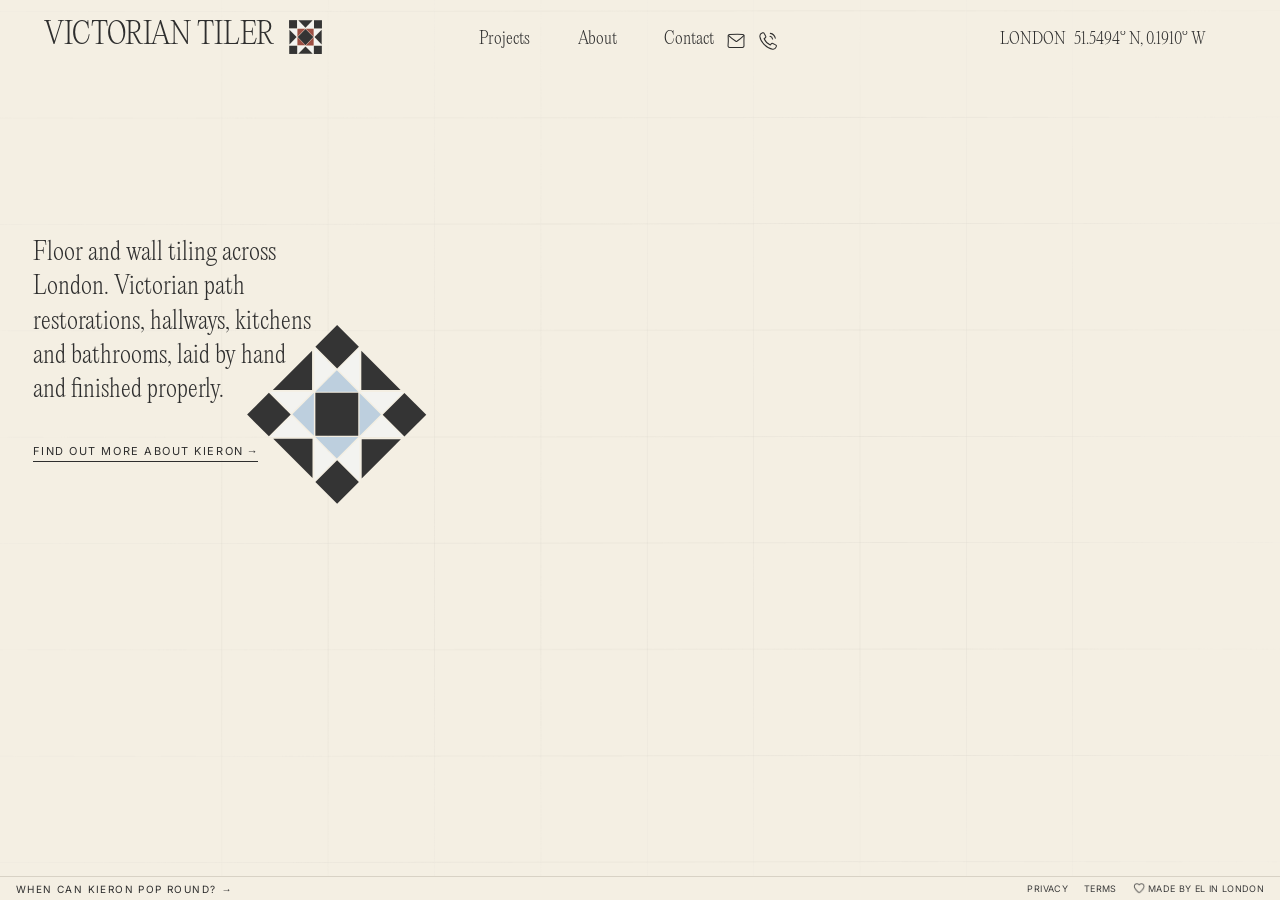
==== index.html @ 70a87804 "Projects always load in full: longer wait and a retry for the sheet, then the last saved copy, then " ====
<!doctype html>
<html lang="en-GB">
<head>
<meta charset="utf-8">
<meta name="color-scheme" content="only light">
<meta name="viewport" content="width=device-width, initial-scale=1, viewport-fit=cover">
<meta name="description" content="Victorian Tiler: floor and wall tiling across London, from Victorian path restorations to kitchens and bathrooms.">
<title>Victorian Tiler</title>
<link rel="icon" type="image/svg+xml" href="img/brand-tile.svg">
<link rel="preload" href="fonts/PPEditorialNew-Ultralight.otf" as="font" type="font/otf" crossorigin>
<link rel="stylesheet" href="css/site.css?v=202611232145">
<script src="js/config.js?v=202611232145"></script>
</head>
<body data-page="home" class="is-loading">
<div class="wrap">
  <header>
    <a class="brand" href="index.html"><span data-roll data-d="0.15">Victorian Tiler</span><img class="brand-tile" src="img/brand-tile.svg" alt=""></a>
    <button class="menu-toggle" type="button" aria-expanded="false" aria-controls="site-nav" aria-label="Menu"><svg class="waves" viewBox="0 0 38 27" aria-hidden="true"><path class="w1" d="M.95 11.66C6.65 8.26 12.56 15.06 19.21 11.66 25.86 8.26 29.88 8.49 37.05 10.44"/><path class="w2" d="M1 18.64C6.68 13.94 12.58 23.35 19.21 18.64 25.84 13.94 29.85 14.26 37 16.96"/><path class="w3" d="M1 25.19C6.68 22.36 12.58 28.01 19.21 25.19 25.84 22.36 29.85 22.55 37 24.18"/></svg><svg class="x" viewBox="0 0 38 27" aria-hidden="true"><path d="M5 3.5C10.5 7.6 14.3 10.2 19.1 13.6 24.3 17.3 28.4 20.4 33.2 24"/><path d="M33.4 3.2C28.6 6.9 24.6 10.1 19.2 13.7 14.1 17.1 9.6 20.6 4.8 24.2"/></svg></button>
    <nav aria-label="Main" id="site-nav">
      <a class="nav-link" href="projects.html" data-page="projects" data-roll data-d="0.5">Projects</a>
      <a class="nav-link" href="about.html" data-page="about" data-roll data-d="0.55">About</a>
      <span class="nav-contact">
      <a class="nav-link" href="contact.html" data-page="contact" data-roll data-d="0.65">Contact</a>
      <a class="nav-phone nav-mail" href="mailto:Email@email.com" target="_blank" rel="noopener" aria-label="Email Kieron" title="Email Kieron"><svg viewBox="0 0 32 32" aria-hidden="true"><path class="ph-body" pathLength="1" d="M4.6 9.2c-.3-1.4.6-2.5 2-2.6 6.3-.4 12.6-.5 18.9-.2 1.4.1 2.2 1 2.1 2.4-.2 4.6-.3 9.3-.1 13.9.1 1.4-.8 2.4-2.2 2.5-6.2.3-12.5.3-18.7 0-1.4-.1-2.3-1-2.2-2.4.4-4.5.6-9.1.2-13.6Z"/><path class="ph-ring" pathLength="1" d="M5.3 8.1c3.5 3.3 6.9 6.1 10.4 8.2.5.3 1.1.3 1.6 0 3.4-2.2 6.7-4.9 9.9-8.1"/></svg></a>
      <a class="nav-phone" id="nav-phone" href="contact.html#enquiry" aria-label="Call Kieron" title="Call Kieron"><svg viewBox="0 0 32 32" aria-hidden="true"><path class="ph-body" pathLength="1" d="M7.4 4.5C5.3 5.2 3.9 7.1 4.2 9.6 5 16.9 14.5 26.8 22.6 27.8c2.5.3 4.3-1 5-2.9l.4-1.1c.3-.9-.1-1.8-1-2.2l-4.1-2.1c-.8-.4-1.7-.2-2.3.5l-1.3 1.6c-3.6-1.5-7.4-5.4-9-8.9l1.8-1.5c.7-.6.9-1.5.5-2.3L10.5 5c-.4-.8-1.3-1.2-2.2-.9l-.9.4"/><path class="ph-ring" pathLength="1" d="M19.3 4.9c3.4.6 6.4 3.4 7.2 7"/><path class="ph-ring" pathLength="1" d="M18.8 9.2c1.9.4 3.4 1.9 3.8 3.9"/></svg></a>
      </span>
      <div class="m-contact">
        <a href="mailto:Email@email.com" target="_blank" rel="noopener"><span class="m-ico"><svg viewBox="0 0 32 32" aria-hidden="true"><path class="ph-body" pathLength="1" d="M4.6 9.2c-.3-1.4.6-2.5 2-2.6 6.3-.4 12.6-.5 18.9-.2 1.4.1 2.2 1 2.1 2.4-.2 4.6-.3 9.3-.1 13.9.1 1.4-.8 2.4-2.2 2.5-6.2.3-12.5.3-18.7 0-1.4-.1-2.3-1-2.2-2.4.4-4.5.6-9.1.2-13.6Z"/><path class="ph-ring" pathLength="1" d="M5.3 8.1c3.5 3.3 6.9 6.1 10.4 8.2.5.3 1.1.3 1.6 0 3.4-2.2 6.7-4.9 9.9-8.1"/></svg></span>Email@email.com</a>
        <a class="m-phone" href="contact.html#enquiry"><span class="m-ico"><svg viewBox="0 0 32 32" aria-hidden="true"><path class="ph-body" pathLength="1" d="M7.4 4.5C5.3 5.2 3.9 7.1 4.2 9.6 5 16.9 14.5 26.8 22.6 27.8c2.5.3 4.3-1 5-2.9l.4-1.1c.3-.9-.1-1.8-1-2.2l-4.1-2.1c-.8-.4-1.7-.2-2.3.5l-1.3 1.6c-3.6-1.5-7.4-5.4-9-8.9l1.8-1.5c.7-.6.9-1.5.5-2.3L10.5 5c-.4-.8-1.3-1.2-2.2-.9l-.9.4"/><path class="ph-ring" pathLength="1" d="M19.3 4.9c3.4.6 6.4 3.4 7.2 7"/><path class="ph-ring" pathLength="1" d="M18.8 9.2c1.9.4 3.4 1.9 3.8 3.9"/></svg></span><span class="m-phone-text">Phone number</span></a>
        <a href="https://instagram.com/" target="_blank" rel="noopener"><span class="m-ico"></span>Instagram handle</a>
      </div>
    </nav>
    <div class="coords"><span data-roll data-d="0.8">London</span><span data-roll data-d="0.9">51.5494° N, 0.1910° W</span></div>
  </header>
</div>
<h1 class="vh">Victorian Tiler — floor and wall tiling in London</h1>


<div class="home-intro" id="home-intro">
  <p>Floor and wall tiling across London. Victorian path restorations, hallways, kitchens and bathrooms, laid by hand and finished properly.</p>
  <a class="text-cta" href="about.html">Find out more about Kieron</a>
</div>

<section class="stage" id="work" aria-label="Projects">
  <div class="track" id="track"></div>
</section>


<div class="detail" id="detail" role="dialog" aria-modal="true" aria-labelledby="d-title" aria-hidden="true">
  <nav class="crumbs" aria-label="Breadcrumb"><a href="index.html">Home</a><span aria-hidden="true">/</span><a href="projects.html">Projects</a><span aria-hidden="true">/</span><span id="d-crumb" aria-current="page"></span></nav>
  <button class="close" type="button" id="d-close" data-roll>Back</button>
  <a class="close next" id="d-next" href="#" data-roll hidden>Next</a>
  <div class="copy-col">
    <h3 id="d-title"><span class="line"><span id="d-l1"></span></span><span class="line"><span id="d-l2"></span></span></h3>
    <p id="d-text"></p>
    <div class="meta"><span>Type</span><a class="type-pill" id="d-type" href="projects.html" data-row></a><span>Location</span><b id="d-loc" data-row></b><span>Year</span><b id="d-year" data-row></b></div>
    <a class="text-cta detail-cta" href="contact.html#enquiry">When can Kieron pop round?</a>
  </div>
  <div class="media-col">
    <div class="stage-img" id="d-img"></div>
    <div class="thumbs" id="d-thumbs" hidden></div>
  </div>
</div>

<div class="intro" id="intro" aria-hidden="true">
  <div class="ph ph-before"></div><div class="ph ph-after"></div><div class="ph ph-before"></div><div class="ph ph-after"></div>
</div>

<footer><a class="foot-cta" href="contact.html#enquiry">When can Kieron pop round?</a><nav class="foot-links" aria-label="Legal"><a href="privacy.html">Privacy</a><a href="terms.html">Terms</a><a class="credit" href="https://www.elinlondon.com" target="_blank" rel="noopener"><img src="img/heart.png" alt="">Made by El in London</a></nav></footer>
<script src="js/site.js?v=202611232145"></script>
<div class="cursor" id="cursor" aria-hidden="true">Drag</div>

<script>
window.KT.startHome=()=>{
  document.body.classList.remove("is-loading");
  const stage=document.querySelector('.stage'), track=document.getElementById('track'), cur=document.getElementById('cursor');
  const reduce=matchMedia('(prefers-reduced-motion: reduce)').matches;
  const cards=[...document.querySelectorAll('.card')];

  /* ---- the two tiles stay put on screen: they sit where the design puts them and never scroll ---- */
  const stageEl=document.querySelector('.stage');
  const ghosts=cards.slice(0,1).map(c=>c.querySelector('.tile')).filter(Boolean);   // marker for the first tile's design position
  cards.slice(1).forEach(c=>{const t=c.querySelector('.tile');if(t)t.remove();});
  // the second tile lives in the gallery itself, just off the right edge (Figma: 292 px at 1763, 775), so it slides in with image 3
  const tileB=document.createElement('div');tileB.className='tile b in-track';tileB.setAttribute('aria-hidden','true');
  document.getElementById('track').appendChild(tileB);
  const fixedTiles=ghosts.map((g,i)=>{const t=document.createElement('div');t.className=g.className+' fixed'+(reduce?'':' pre'+(i?' hold':''));stageEl.appendChild(t);g.classList.add('ghost');return t;});
  function placeTiles(){
    const s=stageEl.getBoundingClientRect();
    fixedTiles.forEach((t,i)=>{const c=ghosts[i].closest('.card');const prev=c.style.transform;c.style.transform='none';
      const r=ghosts[i].getBoundingClientRect();c.style.transform=prev;
      const tx=(new DOMMatrixReadOnly(getComputedStyle(document.getElementById('track')).transform)).m41;
      Object.assign(t.style,{left:(r.left-s.left-tx)+'px',top:(r.top-s.top)+'px',width:r.width+'px'});});
  }
  placeTiles();addEventListener('resize',placeTiles);

  /* ---- intro text: sits between the header and the first tile; shrinks a little on short screens ---- */
  const introEl=document.getElementById('home-intro');
  /* intro copy: its first line lines up with the top of the first photo, as in Figma (text 9 design px below the photo top);
     if that would touch the header, or run off the bottom on a short screen, it moves up and shrinks to fit */
  function placeIntro(){
    if(!introEl)return;
    if(innerWidth<=820){introEl.style.top='';introEl.style.removeProperty('--intro-scale');return;}
    const hb=document.querySelector('header').getBoundingClientRect().bottom+scrollY;
    const fr=document.querySelector('#track .card .frame');
    const gp=parseFloat(getComputedStyle(document.documentElement).getPropertyValue('--gp'))||innerWidth/1728;
    const unit=Math.min(innerWidth/1728,(innerHeight-190)/600);
    const frameTop=fr?fr.getBoundingClientRect().top+scrollY:innerHeight*.3;
    introEl.style.setProperty('--intro-scale','1');
    let h=introEl.offsetHeight;const bottom=innerHeight-70,room=bottom-(hb+28);
    if(h>room){introEl.style.setProperty('--intro-scale',Math.max(.5,room/h).toFixed(3));h=introEl.offsetHeight;}
    let top=frameTop+9*unit;
    if(top+h>bottom)top=bottom-h;
    introEl.style.top=Math.max(hb+28,top)+'px';
  }
  placeIntro();addEventListener('resize',placeIntro);if(document.fonts)document.fonts.ready.then(placeIntro);

  const rollify=window.KT.rollify;
  /* ---- project line under each card: title, type, 01 / 04 ---- */
  const pad=n=>String(n).padStart(2,'0');
  cards.forEach((card,i)=>{
    const c=card.querySelector('.caption'); const txt=c.textContent.trim(); c.textContent='';
    const s=document.createElement('span');s.className='cap-title';s.textContent=txt;
    const ty=document.createElement('span');ty.className='cap-type';ty.textContent=card.dataset.type||'';
    const n=document.createElement('span');n.className='cap-num';n.textContent=pad(i+1)+' / '+pad(cards.length);
    c.append(s,ty,n);rollify(s,false);
    card.style.setProperty('--pos','37%');
  });

  /* ---- before / after sliders ---- */
  const bindSlider=window.KT.bindSlider;
  document.querySelectorAll('.card .frame').forEach(bindSlider);

  /* ---- inertial drag carousel ---- */
  let x=0,target=0,dragging=false,startX=0,startT=0,lastX=0,vel=0,lastTime=0,moved=0,downCard=null,downLink=null;
  const bounds=()=>{const max=track.scrollWidth-stage.clientWidth+40;return [-Math.max(0,max),0]};
  stage.addEventListener('pointerdown',e=>{
    if(window.KT.sliding||e.button!==0||document.body.classList.contains('is-intro'))return;
    dragging=true;moved=0;startX=e.clientX;startT=target;lastX=e.clientX;lastTime=performance.now();vel=0;
    downCard=e.target.closest('.frame')?e.target.closest('.card'):null;
    downLink=e.target.closest('.view-all');
    stage.setPointerCapture(e.pointerId);cur.classList.add('down');
  });
  stage.addEventListener('pointermove',e=>{
    if(!dragging)return;
    const now=performance.now(),dx=e.clientX-lastX;vel=dx/Math.max(1,now-lastTime);lastX=e.clientX;lastTime=now;
    moved=Math.max(moved,Math.abs(e.clientX-startX));
    const [mn,mx]=bounds();let t=startT+(e.clientX-startX);
    if(t>mx)t=mx+(t-mx)*.35; if(t<mn)t=mn+(t-mn)*.35;
    target=t;
  });
  const release=()=>{if(!dragging)return;dragging=false;cur.classList.remove('down');
    const [mn,mx]=bounds();
    if(moved<6&&downLink){location.href=downLink.href;return}
    if(moved<6&&downCard){target=Math.max(mn,Math.min(mx,target));openCard(downCard);return}
    target=Math.max(mn,Math.min(mx,target+vel*420));};
  stage.addEventListener('pointerup',release);stage.addEventListener('pointercancel',()=>{dragging=false;cur.classList.remove('down')});
  /* mouse wheel / trackpad anywhere on the page moves the gallery sideways */
  addEventListener('wheel',e=>{
    if(window.KT.detail.isOpen()||document.body.classList.contains('is-intro'))return;
    if(e.ctrlKey)return; // pinch-zoom
    e.preventDefault();
    const unit=e.deltaMode===1?32:e.deltaMode===2?innerHeight:1;
    const d=(Math.abs(e.deltaX)>Math.abs(e.deltaY)?e.deltaX:e.deltaY)*unit;
    const [mn,mx]=bounds();target=Math.max(mn,Math.min(mx,target-d*1.1));
  },{passive:false});
  addEventListener('resize',()=>{const [mn,mx]=bounds();target=Math.max(mn,Math.min(mx,target))});
  cards.forEach(c=>{c.querySelector('.frame').tabIndex=0;c.querySelector('.frame').addEventListener('keydown',e=>{if(e.key==='Enter'&&e.target===e.currentTarget)openCard(c)})});

  /* ---- cursor ---- */
  let mx=innerWidth/2,my=innerHeight/2,cx=mx,cy=my;
  stage.addEventListener('pointerenter',()=>cur.classList.add('on'));
  stage.addEventListener('pointerleave',()=>cur.classList.remove('on'));
  addEventListener('pointermove',e=>{mx=e.clientX;my=e.clientY;
    const overFrame=e.target.closest&&e.target.closest('.card .frame, .view-all');cur.textContent=overFrame?'View':'Drag';});

  const homeIntro=document.getElementById('home-intro');
  const photoFrames=[...document.querySelectorAll('.card .frame')];let lastPX=0;
  function tick(){
    // second tile: rides in with the gallery, then stops at its design spot (Figma 1478 px from the left) and stays
    { const gp=cards[0].offsetWidth/729.5, stopX=1478*gp, here=tileB.offsetLeft+x;
      tileB.style.transform=here<stopX?`translateX(${(stopX-here).toFixed(1)}px)`:''; }
    x+=(target-x)*(reduce?1:.075);
    track.style.transform=`translate3d(${x.toFixed(2)}px,0,0)`;
    if(homeIntro&&innerWidth>820){const o=Math.max(0,Math.min(1,1+x/260));homeIntro.style.opacity=o.toFixed(3);homeIntro.style.pointerEvents=o<.2?'none':'';}
    // while the gallery moves, photos glide inside their frames; the tiles only nudge a few pixels and settle
    const nudge=Math.max(-6,Math.min(6,(x-target)*.035));
    if(Math.abs(nudge)>.02||fixedTiles.moving){[...fixedTiles,tileB].forEach((el,i)=>{const k=i?.7:1;
      el.style.translate=(nudge*k).toFixed(2)+'px 0';el.style.rotate=(nudge*k*.18).toFixed(2)+'deg';});
      fixedTiles.moving=Math.abs(nudge)>.02;}
    if(Math.abs(x-lastPX)>.05||!lastPX){lastPX=x;const mid=innerWidth/2;
      photoFrames.forEach(f=>{const r=f.getBoundingClientRect();const d=(r.left+r.width/2-mid)/innerWidth;
        const off=Math.max(-5,Math.min(5,-d*7));f.querySelectorAll('.ph').forEach(p=>p.style.translate=off.toFixed(2)+'% 0');});}
    cx+=(mx-cx)*.14;cy+=(my-cy)*.14;cur.style.transform=`translate(${cx}px,${cy}px)`;
    requestAnimationFrame(tick);
  }
  tick();

  /* ---- intro: photos wipe through a small frame, then the cards unfold ---- */
  const intro=document.getElementById('intro');
  function unfold(){
    const first=cards[0];
    cards.forEach((c,i)=>{c.style.zIndex=String(cards.length-i);
      if(i){c.style.transform=`translateX(${first.offsetLeft-c.offsetLeft}px)`;c.classList.add('sliding');}});
    document.body.classList.remove('is-intro');
    cards.forEach((c,i)=>{ if(!i)return; c.style.opacity='0'; });
    requestAnimationFrame(()=>requestAnimationFrame(()=>{
      cards.forEach((c,i)=>{ if(!i)return;
        c.classList.add('unfold');c.style.transitionDelay=(i*0.11)+'s';
        c.style.transform='';c.style.opacity='1';
        const done=e=>{if(e.propertyName!=='transform')return;c.removeEventListener('transitionend',done);c.classList.remove('unfold','sliding');c.style.transitionDelay='';c.style.zIndex=''};c.addEventListener('transitionend',done);
      });
    }));
  }
  function runIntro(){
    if(reduce){intro.remove();return}
    document.body.classList.add('is-intro');
    const tiles=fixedTiles;
    tiles.forEach((t,i)=>{t.classList.add('pre');if(i)t.classList.add('hold')});
    // 1. the first tile turns in exactly where it lives in the design
    requestAnimationFrame(()=>requestAnimationFrame(()=>tiles[0]&&tiles[0].classList.remove('pre')));
    // 2. the photo appears small in the middle of the screen; before/after wipe upward through it while it grows
    const r=cards[0].querySelector('.frame').getBoundingClientRect();
    Object.assign(intro.style,{left:r.left+'px',top:r.top+'px',width:r.width+'px'});
    const dx=innerWidth/2-(r.left+r.width/2), dy=innerHeight/2-(r.top+r.height/2);
    const at=s=>`translate(${dx.toFixed(1)}px,${dy.toFixed(1)}px) scale(${s})`;
    intro.style.transition='none';intro.style.transform=at(.24);intro.getBoundingClientRect();
    const slides=[...intro.querySelectorAll('.ph')];
    slides[0].style.clipPath='inset(0 0 0 0)';
    const F=1200;
    setTimeout(()=>{intro.style.transition='opacity .7s var(--ease-out),transform 2.8s var(--ease-io)';intro.style.opacity='1';intro.style.transform=at(.5);},F);
    slides.slice(1).forEach((s,i)=>setTimeout(()=>s.classList.add('show'),F+500+i*700));
    // then it glides into its place in the row
    const flyAt=F+2900;
    setTimeout(()=>{intro.style.transition='transform 1.25s var(--ease-io)';intro.style.transform='none';},flyAt);
    // 3. the other projects slide out from behind it
    const doneAt=flyAt+1300;
    setTimeout(()=>{
      unfold();intro.classList.add('gone');setTimeout(()=>intro.remove(),350);
    },doneAt);
    const skip=()=>{if(!intro.isConnected)return;intro.remove();document.body.classList.remove('is-intro');
      tiles.forEach(t=>t.classList.remove('pre','hold'));cards.forEach(c=>{c.style.opacity='';c.style.transform=''})};
    intro.addEventListener('click',skip);
  }
  runIntro();

  /* ---- project view (js/detail.js, shared with the projects page) ---- */
  function openCard(card){const K=window.KT;K.detail.open(K.projectForCard(card),card.querySelector('.frame'),{list:K.allProjects||K.homeProjects});}

};
</script>
<script src="js/sheet.js?v=202611232145"></script>
<script src="js/detail.js?v=202611232145"></script>
<script src="js/projects.js?v=202611232145"></script>
</body>
</html>
---- css/site.css ----
*,*::before,*::after{box-sizing:border-box}body{margin:0}img{max-width:100%}[hidden]{display:none!important}
@font-face{font-family:"Inter";src:url("../fonts/inter-latin-400-normal.woff2") format("woff2");font-weight:400;font-style:normal;font-display:swap}
@font-face{font-family:"Inter";src:url("../fonts/inter-latin-500-normal.woff2") format("woff2");font-weight:500 700;font-style:normal;font-display:swap}
@font-face{font-family:"PP Editorial New";src:url("../fonts/PPEditorialNew-Ultralight.otf") format("opentype");font-weight:200;font-style:normal;font-display:block}
@font-face{font-family:"PP Editorial New";src:url("../fonts/PPEditorialNew-UltralightItalic.otf") format("opentype");font-weight:200;font-style:italic;font-display:swap}
@font-face{font-family:"PP Editorial New";src:url("../fonts/PPEditorialNew-Ultrabold.otf") format("opentype");font-weight:800;font-style:normal;font-display:swap}
/* Layout: cream architectural grid, editorial top bar, one draggable row of project cards with before/after sliders, quiet about + contact below. */
:root{
  --linen:#F4EFE3;
  --grid:rgba(60,45,30,.055);
  --ink:#2E2E2E;
  --ink-soft:#2E2E2E;
  --muted:#7A736A;
  --terracotta:#8B261D;
  --tile-frame:#1E1B19;
  --card-shadow:rgba(40,25,10,.28);
  --line:#D8D2C5;
  --serif:"PP Editorial New","Cormorant Garamond",Georgia,"Times New Roman",serif;
  --sans:"Inter","Helvetica Neue",Helvetica,Arial,sans-serif;
  --ease:cubic-bezier(.25,1,.5,1);
  color-scheme:only light;
}

*{box-sizing:border-box}
html{scroll-behavior:smooth}
body{
  background:var(--linen);color:var(--ink);font-family:var(--serif);font-weight:200;
  background-image:url("../img/lines-bg.png");
  background-size:cover;background-position:center top;background-attachment:fixed;background-repeat:no-repeat;
  overflow-x:hidden;-webkit-font-smoothing:antialiased;
}
/* Design unit: 1 Figma px of the 1728 x 1117 HOMEPAGE frame, scaled by whichever of width or height is tighter */
:root{--dp:min(100vw / 1728, 100vh / 1117);
  --w:calc(100vw / 1728);                                          /* header: follows the screen width only */
  --gp:min(calc(100vw / 1728), calc((100vh - 190px) / 600))  /* gallery: as large as the width allows, while the cards and captions still fit the height */
}
.wrap{padding-left:max(16px,env(safe-area-inset-left,0px),calc(60 * var(--w)));padding-right:max(16px,env(safe-area-inset-right,0px),calc(89 * var(--w)))}
a{color:inherit;text-decoration:none}
a:focus-visible,button:focus-visible,.handle:focus-visible{outline:1.5px solid var(--terracotta);outline-offset:4px}

/* Header */
header{display:grid;grid-template-columns:1fr auto 1fr;align-items:baseline;gap:24px;padding-block:max(16px,calc(26 * var(--w))) 0;position:relative;z-index:5}
.brand{font-size:max(28px,calc(40 * var(--w)));white-space:nowrap;line-height:1.2;letter-spacing:-.005em;font-weight:200;margin:0;text-transform:uppercase;display:inline-flex;align-items:center;gap:.5em;justify-self:start}
.brand-tile{width:1.125em;height:1.125em;flex:none;transition:transform 1.6s var(--ease-out)}
.brand:hover .brand-tile{transform:rotate(90deg)}
nav{display:flex;align-items:baseline;gap:max(18px,calc(64 * var(--w)));font-size:max(17px,calc(22 * var(--w)));white-space:nowrap;padding-top:0}
nav a{position:relative;color:var(--ink)}
nav a::after{content:"";position:absolute;left:0;right:0;bottom:-2px;height:1px;background:currentColor;transform:scaleX(0);transform-origin:right;transition:transform .6s var(--ease)}
nav a:hover::after{transform:scaleX(1);transform-origin:left}
.coords{justify-self:end;font-size:max(15px,calc(22 * var(--w)));white-space:nowrap;text-transform:uppercase;font-variant-numeric:tabular-nums}
.coords>span{margin-right:.5em}

/* reveal: starts visible-ish, settles in */
.rv{display:inline-block;overflow:hidden;vertical-align:bottom}
.rv>span{display:inline-block;animation:rise 1.1s var(--ease) both}
@keyframes rise{from{transform:translateY(60%);opacity:.15}to{transform:none;opacity:1}}

/* Gallery */
.stage{position:absolute;top:0;left:0;right:0;height:100vh;box-sizing:border-box;padding-block:max(130px,min(310 * var(--gp), 100vh - 44px - 600 * var(--gp))) 0;overflow:hidden;cursor:none}   /* cards start 310 design px from the top */
.track{display:flex;gap:calc(36.6 * var(--gp));padding-left:calc(485 * var(--gp));width:max-content;will-change:transform;touch-action:pan-y}
.card{position:relative;flex:0 0 auto;width:calc(729.5 * var(--gp));container-type:inline-size;animation:up 1.2s var(--ease) both}
.card:nth-child(2){animation-delay:.12s}.card:nth-child(3){animation-delay:.24s}.card:nth-child(4){animation-delay:.36s}
@keyframes up{from{transform:translateY(28px);opacity:.2}to{transform:none;opacity:1}}
.frame{position:relative;aspect-ratio:730/541;max-width:100%;overflow:hidden;background:#111;
  box-shadow:0 22px 40px -18px var(--card-shadow),0 2px 6px rgba(0,0,0,.18);
  transition:transform .7s var(--ease),box-shadow .7s var(--ease);transform-style:preserve-3d}
.card:hover .frame{box-shadow:0 34px 60px -22px var(--card-shadow),0 2px 6px rgba(0,0,0,.18)}
.frame .ph{position:absolute;inset:0 -6%;background-size:cover;background-position:center;pointer-events:none}   /* a little wider than the frame so the photo can glide inside it */
.before{position:absolute;inset:0;clip-path:inset(0 calc(100% - var(--pos,37%)) 0 0)}
.divider{position:absolute;top:0;bottom:0;left:var(--pos,37%);width:1.6px;margin-left:-.8px;background:#fff;pointer-events:none}
.labels{position:absolute;left:0;right:0;top:-4px;transform:translateY(-100%);display:flex;justify-content:space-between;font-size:max(9px,calc(10 * var(--gp)));letter-spacing:.22em;text-transform:uppercase;color:var(--ink);pointer-events:none}
.labels span:last-child{position:absolute;left:calc(var(--pos,37%) + .9em);transition:left .12s linear}
.labels span:first-child{max-width:calc(var(--pos,37%) - 1em);overflow:hidden}
.handle{position:absolute;top:50%;left:var(--pos,37%);width:46px;height:46px;margin:-23px 0 0 -23px;border-radius:50%;
  border:2px solid #fff;background:transparent;cursor:ew-resize;padding:0;transition:transform .5s var(--ease)}
.handle:hover{transform:scale(1.12)}
.caption{margin-top:calc(11 * var(--gp));font-size:max(12px,calc(15 * var(--gp)));text-transform:uppercase;color:var(--ink-soft);display:flex;align-items:baseline;gap:1.1em}
.cap-type{font-family:var(--sans);font-size:max(9px,calc(10 * var(--gp)));letter-spacing:.14em;color:var(--muted)}
.cap-type:empty{display:none}
.cap-num{margin-left:auto;font-family:var(--sans);font-size:max(9px,calc(10 * var(--gp)));letter-spacing:.14em;color:var(--muted);font-variant-numeric:tabular-nums}

/* geometric tiles (Figma: Group 11 / Group 13) */
.tile{position:absolute;z-index:-1;pointer-events:none;background:center/contain no-repeat;transition:transform 1.2s var(--ease)}
.tile{background-image:url("../img/geometric-tile.svg");width:33.31cqw;aspect-ratio:243/242}
.tile.a{left:-20.7cqw;top:17.55cqw}
.tile.b{left:31.12cqw;top:63.33cqw;width:40.03cqw}   /* Figma: 292 px tile at 1478, 772 */


/* cursor */
.cursor{position:fixed;left:0;top:0;width:64px;height:64px;margin:-32px 0 0 -32px;border-radius:50%;border:1px solid var(--ink);
  pointer-events:none;z-index:50;display:grid;place-items:center;font-family:var(--sans);font-size:9.5px;letter-spacing:.16em;text-transform:uppercase;color:var(--ink);
  opacity:0;transition:opacity .4s var(--ease),width .5s var(--ease),height .5s var(--ease),margin .5s var(--ease),background .4s;mix-blend-mode:normal}
.cursor.on{opacity:1}
.cursor.down{width:44px;height:44px;margin:-22px 0 0 -22px}
.cursor.slide{width:18px;height:18px;margin:-9px 0 0 -9px;background:var(--ink);color:transparent}

/* About / contact */
.info{display:grid;grid-template-columns:repeat(12,minmax(0,1fr));gap:24px;padding-block:40px 120px;border-top:1px solid var(--line);margin-inline:max(16px,env(safe-area-inset-left,0px))}
.info h2{grid-column:1/4;font-weight:200;font-size:clamp(22px,1.8vw,28px);margin:0;text-transform:uppercase}
.info .body{grid-column:4/10;font-size:clamp(22px,2vw,32px);line-height:1.25;margin:0;max-width:30ch;text-wrap:balance;min-width:0}
.info .side{grid-column:10/13;font-family:var(--sans);font-size:13px;line-height:1.7;color:var(--ink-soft);min-width:0}
.info .side b{display:block;font-weight:500;font-size:11px;letter-spacing:.14em;text-transform:uppercase;color:var(--muted);margin-top:14px}
.info .side b:first-child{margin-top:0}
.accent{color:var(--terracotta)}
.copy{font:inherit;background:none;border:0;padding:0;color:var(--terracotta);cursor:pointer;border-bottom:1px solid currentColor}

footer{position:fixed;left:0;right:0;bottom:0;z-index:6;border-top:1px solid var(--line);background:var(--linen);
  padding:5px max(16px,env(safe-area-inset-right,0px)) calc(5px + env(safe-area-inset-bottom,0px)) max(16px,env(safe-area-inset-left,0px));
  display:flex;justify-content:flex-end;font-family:var(--sans);font-size:9px;letter-spacing:.04em;text-transform:uppercase;color:#3B3B3B}
footer span{display:flex;align-items:center;gap:2px}
footer img{width:13px;height:13px}

@media (max-width:820px){
  header{grid-template-columns:1fr;gap:10px}
  nav{flex-wrap:wrap;gap:6px 18px;order:3}
  .coords{justify-self:start;padding-top:0;order:2;font-size:15px}
  .stage{position:relative;height:auto;cursor:auto;padding-block:70px 100px}
  .track{padding-left:6vw;gap:16px}
  .card{width:min(82vw,520px)}
  .info{grid-template-columns:1fr}
  .info h2,.info .body,.info .side{grid-column:1/-1}
  .cursor{display:none}
}
@media (prefers-reduced-motion:reduce){
  *,*::before,*::after{animation:none!important;transition:none!important}
}

/* ---------- slow micro-motion ---------- */
:root{--slow:1.1s;--ease-out:cubic-bezier(.22,1,.36,1);--ease-io:cubic-bezier(.65,0,.35,1)}

/* text roll (hover) + roll-in (load) */
.roll{display:inline-block;position:relative;overflow:hidden;vertical-align:top;line-height:1.12;padding-bottom:.04em}
.roll>span{display:block;transition:transform .85s var(--ease-out)}
.roll>span+span{position:absolute;left:0;top:calc(100% + .2em)}
a:not(.nav-link):hover>.roll>span,button:hover>.roll>span,.card:hover .caption .roll>span{transform:translateY(calc(-100% - .2em))}
.roll.in>span:first-child{animation:rollin 1.3s var(--ease-out) backwards;animation-delay:var(--d,0s)}
@keyframes rollin{from{transform:translateY(110%)}}
nav a::after{display:none}

/* cards: slow lift + gentle zoom */
.card{animation:none}
.frame{transition:transform 1.2s var(--ease-out),box-shadow 1.2s var(--ease-out)}
.card:hover .frame{transform:translateY(-8px)}
.frame .ph{transition:transform 2.4s var(--ease-out)}
.card:hover .frame .ph{transform:scale(1.035)}
.card.unfold{transition:transform 1.25s var(--ease-io),opacity .5s ease}
.is-intro .card>:not(.tile){opacity:0}
.is-intro .card:not(:first-child){opacity:0}
.caption{overflow:hidden}

/* drifting tiles */
.stage .tile{transform:none;animation:none;transition:opacity 1.2s ease,transform 1.9s var(--ease-out)}
.tile.ghost{visibility:hidden}
.stage>.tile.fixed{z-index:0}
.track{position:relative;z-index:1}
.stage .tile.pre{opacity:0;transform:translateX(calc(140 * var(--gp)))}   /* first tile: fades in while gliding a short way, then lands */
.stage .tile.pre.hold{transform:none}                                /* later tiles: just fade in where they are */
.tile.a{--r:0deg}
.tile.b{--r:0deg;animation-duration:13s;animation-delay:-4s}
@keyframes drift{0%,100%{transform:rotate(var(--r)) translate(0,0)}50%{transform:rotate(calc(var(--r) - 2deg)) translate(-5px,-7px)}}

/* intro: the photo frame rises and grows in the first card's own place */
.intro{position:fixed;z-index:40;overflow:hidden;background:#111;aspect-ratio:730/541;transform-origin:50% 60%;
  box-shadow:0 18px 34px -16px var(--card-shadow);opacity:0;transform:translateY(7vh) scale(.26);
  transition:opacity .7s var(--ease-out),transform 2.7s var(--ease-io)}
.intro.up{opacity:1;transform:none}
.intro .ph{position:absolute;inset:0;background-size:cover;background-position:center;clip-path:inset(100% 0 0 0)}
.intro .ph.show{animation:wipe .8s var(--ease-io) forwards}
@keyframes wipe{to{clip-path:inset(0 0 0 0)}}
.intro.gone{opacity:0;transition:opacity .3s ease}

/* project view */
.detail{position:fixed;inset:0;z-index:30;background:var(--linen);
  background-image:inherit;display:grid;grid-template-columns:minmax(0,1fr) minmax(0,1.55fr);gap:clamp(24px,4vw,72px);align-items:center;
  padding:max(96px,calc(env(safe-area-inset-top,0px) + 96px)) max(24px,env(safe-area-inset-right,0px)) 72px max(24px,env(safe-area-inset-left,0px));
  opacity:0;pointer-events:none;transition:opacity .9s var(--ease-out)}
.detail.open{opacity:1;pointer-events:auto}
.detail{overflow-y:auto;overscroll-behavior:contain;-webkit-overflow-scrolling:touch;padding-bottom:max(60px,calc(80 * var(--w)))}
.detail .copy-col{display:flex;flex-direction:column;gap:22px;min-width:0;padding-left:clamp(0px,3vw,48px)}
.detail h3{margin:0;font-weight:200;font-size:clamp(52px,7.4vw,128px);line-height:.92;letter-spacing:-.02em;text-transform:none}
.detail h3 .line{display:block;overflow:hidden;padding-bottom:.06em}
.detail h3 .line>span{display:block;transform:translateY(110%);transition:transform 1.3s var(--ease-out)}
.detail.open h3 .line>span{transform:none}
.detail.open h3 .line:nth-child(2)>span{transition-delay:.12s}
.detail p{margin:0;max-width:34ch;font-size:clamp(18px,1.5vw,22px);line-height:1.3;color:var(--ink-soft);opacity:0;transform:translateY(14px);transition:opacity 1s ease .45s,transform 1.2s var(--ease-out) .45s}
.detail .meta{display:grid;grid-template-columns:auto auto;justify-content:start;gap:4px 28px;font-family:var(--sans);font-size:11px;letter-spacing:.12em;text-transform:uppercase;color:var(--muted);opacity:0;transition:opacity 1s ease .6s}
.detail .meta b{font-weight:500;color:var(--ink)}
.detail.open p{opacity:1;transform:none}
.detail.open .meta{opacity:1}
.detail .stage-img{position:relative;width:100%;transform-origin:0 0}
.detail .stage-img .frame{width:100%}
.detail .stage-img.flip{transition:transform 1.15s var(--ease-io)}
.detail .close{position:absolute;top:max(30px,calc(env(safe-area-inset-top,0px) + 30px));right:max(24px,env(safe-area-inset-right,0px));
  font:inherit;font-size:clamp(17px,1.45vw,23px);background:none;border:0;color:var(--ink);cursor:pointer;padding:0}
.detail .back-note{position:absolute;left:max(24px,env(safe-area-inset-left,0px));top:max(36px,calc(env(safe-area-inset-top,0px) + 36px));font-family:var(--sans);font-size:11px;letter-spacing:.14em;text-transform:uppercase;color:var(--muted)}
@media (max-width:820px){
  .detail{grid-template-columns:1fr;align-content:start;overflow-y:auto;padding-top:max(84px,calc(env(safe-area-inset-top,0px) + 84px))}
  .detail .stage-img{order:-1}
  .detail .copy-col{padding-left:0}
}
@media (prefers-reduced-motion:reduce){.intro{display:none}.is-intro .card,.is-intro .card>*{opacity:1}}

/* ---------- navigation: hand-drawn underline ---------- */
.nav-link{position:relative;display:inline-block}
.scribble{position:absolute;left:-7%;width:114%;bottom:-.38em;height:.55em;overflow:visible;pointer-events:none}
.scribble path{fill:none;stroke:currentColor;stroke-width:1.5;stroke-linecap:round;stroke-linejoin:round;
  stroke-dasharray:1 1.2;stroke-dashoffset:1.05;transition:stroke-dashoffset .95s cubic-bezier(.65,0,.35,1)}
.nav-link:hover .scribble path,.nav-link:focus-visible .scribble path,.nav-link.is-active .scribble path{stroke-dashoffset:0}
.nav-link:focus-visible{outline:none}
.header-still .nav-link[aria-current] .scribble path{transition:none}
.brand:focus-visible{outline:1.5px solid var(--terracotta);outline-offset:6px}
.brand:hover .brand-tile{transform:rotate(90deg)}

/* page-to-page fade */
body>main,body>.stage{transition:opacity .6s var(--ease-out),transform .6s var(--ease-out)}
body.is-leaving>main,body.is-leaving>.stage{opacity:0;transform:translateY(-10px)}

.vh{position:absolute!important;width:1px;height:1px;overflow:hidden;clip:rect(0 0 0 0);white-space:nowrap}

/* ---------- About / Contact pages (Figma frames ABOUT, CONTACT at 1728 wide) ---------- */
.page{position:absolute;top:0;left:0;right:0;height:max(100vh, calc(1117 * var(--w)) + 40px);z-index:0;overflow:hidden;pointer-events:none}   /* as tall as the Figma frame at this width, so it scrolls on short screens */
.page>*{pointer-events:auto}
.page-title{position:absolute;left:16.15vw;top:24.36vw;margin:0;font-weight:200;text-transform:uppercase;line-height:1.02;letter-spacing:-.01em}
.page-title .line{display:block;overflow:hidden;padding-bottom:.04em}
.page-title .line>span{display:block;animation:lineup 1.4s var(--ease-out) backwards}
.page-title .line:nth-child(1)>span{font-size:6.94vw;animation-delay:.25s}
.page-title .line:nth-child(2)>span{font-size:6.37vw;animation-delay:.38s}
@keyframes lineup{from{transform:translateY(105%)}}
.page-lede{position:absolute;left:30.27vw;top:41.44vw;width:25.8vw;margin:0;font-size:2.315vw;line-height:1.5;animation:fadeup 1.3s var(--ease-out) .6s backwards}
@keyframes fadeup{from{opacity:0;transform:translateY(18px)}}
.page-tile{position:absolute;pointer-events:none;animation:drift 16s ease-in-out infinite}
.about-tile{right:0;top:18.23vw;width:15.4vw;aspect-ratio:266/530;--r:0deg;
  animation:slidein-r 1.8s var(--ease-out) .2s backwards,drift 16s ease-in-out 2s infinite}
.contact-tile{left:26.9vw;bottom:-2.2vw;width:25.3vw;aspect-ratio:1;--r:0deg;
  animation:slidein-up 1.8s var(--ease-out) .2s backwards,drift 18s ease-in-out 2s infinite}
@keyframes slidein-r{from{transform:translateX(60%) rotate(6deg)}}
@keyframes slidein-up{from{transform:translateY(55%) rotate(-6deg)}}
.page-contact{height:auto;min-height:max(100vh, calc(1117 * var(--w)) + 40px)}
.contact-side{position:relative;margin-left:61.3vw;width:min(30vw,560px);padding-top:calc(470 * var(--w));padding-bottom:140px;display:grid;gap:max(28px,calc(48 * var(--w)));animation:fadeup 1.3s var(--ease-out) .6s backwards}
.contact-list{margin:0;display:grid;gap:max(16px,calc(26 * var(--w)))}
.contact-list dt{font-family:var(--sans);font-size:clamp(9px,.64vw,12px);letter-spacing:.14em;text-transform:uppercase;color:var(--muted);margin-bottom:.5em}
.contact-list dd{margin:0;font-size:clamp(20px,1.85vw,34px);display:flex;align-items:baseline;gap:.6em;flex-wrap:wrap}
.contact-list .copy{font-family:var(--sans);font-size:clamp(11px,.7vw,13px)}

@media (max-width:820px){
  .page{position:relative;inset:auto;height:auto;min-height:calc(100vh - 140px);padding:40px max(16px,env(safe-area-inset-right,0px)) 120px max(16px,env(safe-area-inset-left,0px));display:flex;flex-direction:column;gap:28px}
  .page-title,.page-lede,.contact-list{position:relative;left:auto;top:auto;width:auto}
  .contact-side{margin-left:0;width:auto;padding:0 0 40px}
  .page-title .line:nth-child(1)>span{font-size:17vw}
  .page-title .line:nth-child(2)>span{font-size:15.5vw}
  .page-lede{font-size:22px;max-width:22ch}
  .contact-list{gap:22px}
  .about-tile{width:30vw;top:auto;bottom:90px}
  .contact-tile{width:62vw;left:auto;right:-14vw;bottom:-10vw}
}

/* while the project sheet loads */
.track{transition:opacity .8s var(--ease-out)}
.is-loading .track{opacity:0}
.card.single .frame{cursor:pointer}

/* cards sliding out: keep their labels and captions back until they land */
.card .labels,.card .caption{transition:opacity .7s ease}
.card.sliding .labels,.card.sliding .caption{opacity:0}

/* second tile: part of the gallery, parked just past the right edge until you scroll */
.track>.tile.in-track{position:absolute;z-index:-1;left:max(calc(1763 * var(--gp)), calc(100vw + 24px));top:calc(465 * var(--gp));width:calc(292 * var(--gp));opacity:1;transform:none;transition:none}

/* ---------- enquiry form ---------- */
.enquiry{display:grid;gap:22px;margin:0}
.enquiry-title{margin:0 0 4px;font-weight:200;font-size:max(26px,calc(36 * var(--w)));text-transform:uppercase;letter-spacing:-.005em}
.enquiry .row{display:grid;grid-template-columns:1fr 1fr;gap:20px}
.enquiry .field{display:grid;gap:7px;min-width:0;border:0;padding:0;margin:0}
.enquiry label,.enquiry legend,.enquiry .label{font-family:var(--sans);font-size:max(10px,calc(11 * var(--w)));letter-spacing:.14em;text-transform:uppercase;color:var(--muted);padding:0}
.enquiry .opt{letter-spacing:.06em;text-transform:none;opacity:.8}
.enquiry input:not([type=radio]):not([type=file]),.enquiry textarea{font:inherit;font-weight:200;font-size:max(18px,calc(22 * var(--w)));color:var(--ink);background:transparent;border:0;border-bottom:1px solid var(--line);
  padding:4px 0 7px;border-radius:0;width:100%;transition:border-color .5s var(--ease-out)}
.enquiry textarea{resize:vertical;min-height:3.2em;line-height:1.35}
.enquiry input::placeholder,.enquiry textarea::placeholder{color:var(--muted);opacity:.7}
.enquiry input:focus,.enquiry textarea:focus{outline:none;border-bottom-color:var(--ink)}
.enquiry .invalid input,.enquiry .invalid textarea{border-bottom-color:var(--terracotta)}
.enquiry .err{font-family:var(--sans);font-size:12px;color:var(--terracotta)}
.chips{display:flex;flex-wrap:wrap;gap:8px}
.chips label{cursor:pointer;color:var(--ink);letter-spacing:.1em}
.chips input{position:absolute;opacity:0;pointer-events:none}
.chips span{display:inline-block;border:1px solid var(--line);border-radius:999px;padding:8px 14px;transition:background .4s var(--ease-out),border-color .4s,color .4s}
.chips label:hover span{border-color:var(--ink)}
.chips input:checked+span{background:var(--ink);border-color:var(--ink);color:var(--linen)}
.chips input:focus-visible+span{outline:1.5px solid var(--terracotta);outline-offset:3px}
.photo-list{display:flex;flex-wrap:wrap;gap:10px}
.photo-list:empty{display:none}
.thumb{position:relative;width:76px;height:76px;background:#ddd center/cover no-repeat;box-shadow:0 6px 14px -8px var(--card-shadow)}
.thumb button{position:absolute;top:-8px;right:-8px;width:22px;height:22px;border-radius:50%;border:0;background:var(--ink);color:var(--linen);font:12px/22px var(--sans);cursor:pointer;padding:0}
.add-photo{justify-self:start;font-family:var(--sans);font-size:12px;letter-spacing:.12em;text-transform:uppercase;background:none;border:1px dashed var(--muted);color:var(--ink);padding:12px 16px;cursor:pointer;transition:border-color .4s}
.add-photo:hover{border-color:var(--ink);border-style:solid}
.add-photo[hidden]{display:none}
.send-row{display:flex;align-items:center;gap:22px;flex-wrap:wrap;margin-top:6px}
.send{position:relative;font:inherit;font-weight:200;font-size:max(24px,calc(30 * var(--w)));text-transform:uppercase;background:none;border:0;color:var(--ink);padding:0 0 6px;cursor:pointer}
.send .scribble{position:absolute;left:-4%;width:108%;bottom:-.25em;height:.5em;overflow:visible;pointer-events:none}
.send .scribble path{fill:none;stroke:currentColor;stroke-width:1.5;stroke-linecap:round;stroke-dasharray:1 1.2;stroke-dashoffset:.35;transition:stroke-dashoffset .95s cubic-bezier(.65,0,.35,1)}
.send:hover .scribble path,.send:focus-visible .scribble path{stroke-dashoffset:0}
.send:disabled{opacity:.5;cursor:wait}
.status{margin:0;font-family:var(--sans);font-size:13px;color:var(--ink-soft);max-width:34ch}
.status.bad{color:var(--terracotta)}
.enquiry.done{display:block}
.thanks{font-size:max(22px,calc(28 * var(--w)));line-height:1.3;margin:0;max-width:22ch;animation:fadeup 1s var(--ease-out) backwards}
.hp{position:absolute!important;left:-9999px;width:1px;height:1px;overflow:hidden}
@media (max-width:820px){.enquiry .row{grid-template-columns:1fr}}

/* ---------- free home visit booking (Cal.com) ---------- */
.booking{position:relative;display:grid;grid-template-columns:minmax(0,1fr) minmax(0,2.1fr);gap:max(28px,calc(64 * var(--w)));
  margin:calc(40 * var(--w)) max(16px,calc(89 * var(--w))) 0 16.15vw;padding-block:max(28px,calc(48 * var(--w)));border-top:1px solid var(--line);
  animation:fadeup 1.3s var(--ease-out) .8s backwards}
.booking-title{margin:0 0 .5em;font-weight:200;font-size:max(34px,calc(56 * var(--w)));line-height:1;text-transform:uppercase;letter-spacing:-.01em}
.booking-intro p{margin:0;font-size:max(18px,calc(22 * var(--w)));line-height:1.4;color:var(--ink-soft);max-width:26ch}
.booking-steps{list-style:none;margin:max(22px,calc(36 * var(--w))) 0 0;padding:0;display:grid;gap:12px;font-size:max(16px,calc(19 * var(--w)))}
.booking-steps li{display:flex;gap:14px;align-items:baseline}
.booking-steps span{font-family:var(--sans);font-size:11px;letter-spacing:.14em;color:var(--muted)}
.booking-cal{min-width:0;display:grid;gap:12px}
.cal-inline{min-height:560px;background:#fff;box-shadow:0 22px 40px -24px var(--card-shadow);overflow:auto}
.cal-loading{margin:0;padding:40px 24px;font-family:var(--sans);font-size:13px;color:var(--muted)}
.cal-fallback{justify-self:start;font-family:var(--sans);font-size:12px;letter-spacing:.12em;text-transform:uppercase;color:var(--ink);border-bottom:1px solid currentColor;padding-bottom:2px}
.message-side{padding-top:max(28px,calc(56 * var(--w)))}
@media (max-width:980px){.booking{grid-template-columns:1fr;margin-left:max(16px,calc(60 * var(--w)))}}
@media (max-width:820px){.booking{margin:0 0 32px;padding-inline:0}.message-side{padding-top:0}}

/* ---------- "Book a free visit" calls to action ---------- */
.text-cta{position:relative;display:inline-block;font-family:var(--sans);font-size:max(11px,calc(12 * var(--w)));letter-spacing:.14em;text-transform:uppercase;color:var(--ink);
  border-bottom:1px solid currentColor;padding-bottom:3px;transition:color .4s}
.text-cta::after{content:" →";letter-spacing:0}
.text-cta:hover{color:var(--terracotta)}
.book-pointer{margin:0;font-size:max(17px,calc(20 * var(--w)));line-height:1.5;color:var(--ink-soft);display:grid;gap:10px;justify-items:start}
.detail .detail-cta{opacity:0;transition:opacity 1s ease .75s,color .4s;justify-self:start}
.detail.open .detail-cta{opacity:1}
.detail .copy-col .detail-cta{align-self:flex-start}

/* ---------- Book page ---------- */
.page-book{height:auto;min-height:max(100vh, calc(1117 * var(--w)) + 40px)}
.booking-page{margin-top:max(120px,calc(250 * var(--w)));border-top:0;padding-top:0;padding-bottom:140px;animation:none}
.booking-page .booking-title{font-size:max(44px,calc(96 * var(--w)));line-height:1.02}
.booking-page .booking-title .line{display:block;overflow:hidden;padding-bottom:.04em}
.booking-page .booking-title .line>span{display:block;animation:lineup 1.4s var(--ease-out) backwards}
.booking-page .booking-title .line:nth-child(2)>span{animation-delay:.12s}
.booking-page .booking-intro p,.booking-page .booking-steps{animation:fadeup 1.3s var(--ease-out) .5s backwards}
.booking-page .booking-cal{animation:fadeup 1.4s var(--ease-out) .7s backwards}
.book-tile{left:-6vw;bottom:-4vw;width:24vw;aspect-ratio:243/242;opacity:.95;z-index:-1}
@media (max-width:980px){.booking-page{margin-top:40px}}
@media (max-width:820px){.book-tile{display:none}}

footer{justify-content:space-between;align-items:center}
.foot-cta{font-family:var(--sans);font-size:10px;letter-spacing:.14em;text-transform:uppercase;color:var(--ink);display:inline-flex;align-items:center;gap:.5em;transition:color .4s}
.foot-cta::after{content:"→";letter-spacing:0;transition:transform .6s var(--ease-out)}
.foot-cta:hover{color:var(--terracotta)}
.foot-cta:hover::after{transform:translateX(4px)}
.lede-cta{display:block;margin-top:1.1em;line-height:1}
.header-min{grid-template-columns:1fr auto}
.back{justify-self:end;display:inline-flex;align-items:baseline;gap:.35em;font-size:max(18px,calc(22 * var(--w)));color:var(--ink)}
.back-arrow{display:inline-block;transition:transform .6s var(--ease-out)}
.back:hover .back-arrow{transform:translateX(-5px)}
@media (max-width:820px){.header-min{grid-template-columns:1fr auto}.header-min .back{order:0}}

/* ---------- project view: extra photos ---------- */
.detail .media-col{min-width:0;display:grid;gap:14px;align-content:center}
.detail .stage-img{transition:opacity .28s ease}
.detail .stage-img.swap{opacity:0}
.thumbs{display:flex;gap:10px;flex-wrap:wrap;opacity:0;transition:opacity 1s ease .7s}
.detail.open .thumbs{opacity:1}
.thumb-btn{width:clamp(56px,5.6vw,92px);aspect-ratio:730/541;border:0;padding:0;cursor:pointer;background:#111 center/cover no-repeat;
  opacity:.55;outline:1px solid transparent;outline-offset:3px;transition:opacity .4s,outline-color .4s,transform .6s var(--ease-out)}
.thumb-btn:hover{opacity:.85;transform:translateY(-2px)}
.thumb-btn.on{opacity:1;outline-color:var(--ink)}
.thumb-btn:focus-visible{outline:1.5px solid var(--terracotta)}
@media (max-width:820px){.detail .media-col{order:-1}.detail .stage-img{order:0}}

/* ---------- Projects page ---------- */
.projects-page{position:relative;padding:max(56px,calc(120 * var(--w))) max(16px,env(safe-area-inset-right,0px),calc(89 * var(--w))) 140px max(16px,env(safe-area-inset-left,0px),calc(60 * var(--w)))}
.pp-head{display:flex;align-items:flex-end;justify-content:space-between;gap:24px;border-bottom:1px solid var(--line);padding-bottom:max(14px,calc(22 * var(--w)))}
.pp-title{margin:0;font-weight:200;text-transform:uppercase;font-size:max(52px,calc(128 * var(--w)));line-height:.95;letter-spacing:-.01em}
.pp-title .line{display:block;overflow:hidden;padding-bottom:.2em;margin-bottom:-.16em}
.pp-title .line>span{display:block;animation:lineup 1.4s var(--ease-out) .25s backwards}
.pp-count{margin:0 0 .4em;font-family:var(--sans);font-size:11px;letter-spacing:.14em;text-transform:uppercase;color:var(--muted);font-variant-numeric:tabular-nums}
.filters{display:flex;flex-wrap:wrap;gap:8px;padding-block:max(18px,calc(28 * var(--w))) max(28px,calc(48 * var(--w)));animation:fadeup 1.2s var(--ease-out) .45s backwards}
.filter{font-family:var(--sans);font-size:12px;letter-spacing:.1em;text-transform:uppercase;color:var(--ink);background:transparent;
  border:1px solid var(--line);border-radius:999px;padding:9px 15px 8px;cursor:pointer;display:inline-flex;align-items:baseline;gap:6px;
  transition:background .45s var(--ease-out),border-color .45s,color .45s}
.filter sup{font-size:inherit;letter-spacing:.04em;color:var(--muted);transition:color .45s;line-height:inherit;vertical-align:baseline;position:static;margin:0}
.filter:hover{border-color:var(--ink)}
.filter[aria-pressed="true"]{background:var(--ink);border-color:var(--ink);color:var(--linen)}
.filter[aria-pressed="true"] sup{color:var(--linen);opacity:.7}
.pgrid{display:grid;grid-template-columns:repeat(5,minmax(0,1fr));row-gap:max(56px,calc(110 * var(--w)));column-gap:max(12px,calc(24 * var(--w)));align-items:center;padding-top:max(16px,calc(40 * var(--w)))}
/* gallery-style grid: each photo sits small in the middle of its column, in its own shape */
.pcard .frame{aspect-ratio:var(--ar,1)}
.pcard{justify-self:center;width:var(--cw,62%)}
.pcard.shape-l{--ar:4/3;--cw:72%}
.pcard.shape-s{--ar:1;--cw:60%}
.pcard.shape-p{--ar:3/4;--cw:54%}
.pcard{display:block;min-width:0;color:var(--ink);position:relative}
.pcard .frame{box-shadow:0 18px 32px -20px var(--card-shadow),0 1px 4px rgba(0,0,0,.14);transition:transform 1.1s var(--ease-out),box-shadow 1.1s var(--ease-out)}
.pcard .frame .ph{position:absolute;inset:0;background-size:cover;background-position:center;transition:transform 2.2s var(--ease-out),opacity .7s ease}
.pcard:hover .frame{transform:translateY(-6px);box-shadow:0 30px 48px -22px var(--card-shadow),0 2px 6px rgba(0,0,0,.18)}
.pcard:hover .frame .ph{transform:scale(1.04)}
.pc-before{opacity:0}
.pcard:hover .pc-before,.pcard:focus-visible .pc-before{opacity:1}
.pc-tag{position:absolute;left:10px;top:10px;height:1.4em;overflow:hidden;font-family:var(--sans);font-size:9px;letter-spacing:.2em;text-transform:uppercase;color:#fff;
  text-shadow:0 1px 6px rgba(0,0,0,.45);line-height:1.4}
.pc-tag span{display:block;transition:transform .7s var(--ease-out)}
.pcard:hover .pc-tag span,.pcard:focus-visible .pc-tag span{transform:translateY(-100%)}
.pc-count{position:absolute;right:10px;bottom:10px;min-width:22px;height:22px;padding:0 6px;border-radius:999px;background:rgba(20,18,16,.55);color:#fff;
  font-family:var(--sans);font-size:10px;line-height:22px;text-align:center;backdrop-filter:blur(4px)}
.pcard .caption{margin-top:12px;font-size:max(13px,calc(15 * var(--w)));gap:.9em}
.pcard .cap-type,.pcard .cap-num{font-size:max(9px,calc(10 * var(--w)))}
.pcard .caption{flex-wrap:wrap;row-gap:4px;position:absolute;left:0;right:0;top:100%;opacity:0;transform:translateY(-4px);transition:opacity .6s var(--ease-out),transform .8s var(--ease-out)}
.pcard:hover .caption,.pcard:focus-visible .caption{opacity:1;transform:none}
@media (hover:none){.pcard .caption{opacity:1;transform:none}}
.pcard .cap-title{flex:1 0 100%;min-width:0;line-height:1.15}
.pcard .cap-type{white-space:nowrap}
.pcard:focus-visible{outline:none}
.pcard:focus-visible .frame{outline:1.5px solid var(--terracotta);outline-offset:4px}
/* cards come in one after another, on load and when the filter changes */
.pgrid.in .pcard{animation:cardin 1s var(--ease-out) backwards;animation-delay:calc(min(var(--i,0),11) * 55ms)}
@keyframes cardin{from{opacity:0;transform:translateY(22px)}}
.pgrid.out .pcard{opacity:0;transform:translateY(8px);transition:opacity .3s ease,transform .3s ease}
.is-loading .pgrid{opacity:0}
.pp-empty{font-size:22px;color:var(--ink-soft)}
@media (max-width:1100px){.pgrid{grid-template-columns:repeat(4,minmax(0,1fr))}}
@media (max-width:820px){.pgrid{grid-template-columns:repeat(2,minmax(0,1fr));row-gap:64px}.pcard.shape-l{--cw:88%}.pcard.shape-s{--cw:76%}.pcard.shape-p{--cw:68%}.projects-page{padding-top:40px}}
@media (max-width:820px){.filters{flex-wrap:nowrap;overflow-x:auto;scrollbar-width:none;margin-inline:-16px;padding-inline:16px}.filters::-webkit-scrollbar{display:none}.filter{flex:none}.pcard .caption{font-size:12px}.pcard .cap-type{display:inline}}

/* project view keeps the site header on top; Close sits just under it */
body.detail-open header{z-index:31}
/* the project view keeps the header in view even if the page behind was scrolled */
body.detail-open .wrap>header{position:fixed;top:0;left:0;right:0;background:var(--linen);
  padding-left:max(16px,env(safe-area-inset-left,0px),calc(60 * var(--w)));padding-right:max(16px,env(safe-area-inset-right,0px),calc(89 * var(--w)));padding-bottom:10px}
.detail{padding-top:max(130px,calc(env(safe-area-inset-top,0px) + 130px))}
.detail .back-note{display:none}
.detail .close{top:max(104px,calc(env(safe-area-inset-top,0px) + 104px));right:max(16px,env(safe-area-inset-right,0px),calc(89 * var(--w)))}
@media (max-width:820px){.detail{padding-top:max(190px,calc(env(safe-area-inset-top,0px) + 190px))}.detail .close{top:150px}}
.detail{padding-left:max(16px,env(safe-area-inset-left,0px),calc(60 * var(--w)));padding-right:max(16px,env(safe-area-inset-right,0px),calc(89 * var(--w)))}
.detail .copy-col{padding-left:0}

/* homepage: "View all projects" at the end of the gallery */
.view-all{flex:0 0 auto;align-self:flex-start;width:calc(300 * var(--gp));aspect-ratio:300/541;margin-left:calc(20 * var(--gp));display:flex;flex-direction:column;justify-content:flex-end;gap:14px;
  padding:0 0 4px;border-left:1px solid var(--line);padding-left:calc(32 * var(--gp));color:var(--ink);position:relative;z-index:2;animation:up 1.2s var(--ease) .5s both}
.va-title{font-size:max(26px,calc(44 * var(--gp)));line-height:1;text-transform:uppercase;letter-spacing:-.01em}
.va-count{font-family:var(--sans);font-size:max(9px,calc(10 * var(--gp)));letter-spacing:.14em;text-transform:uppercase;color:var(--muted)}
.va-arrow{font-size:max(26px,calc(40 * var(--gp)));line-height:1;transition:transform .8s var(--ease-out)}
.view-all:hover .va-arrow{transform:translateX(10px)}
.view-all:hover .va-title{color:var(--terracotta);transition:color .4s}
.is-intro .view-all{opacity:0}
@media (max-width:820px){.view-all{width:min(50vw,260px);margin-left:4px;padding-left:20px}}

/* ---------- enquiry form: easier to read ---------- */
.enquiry{gap:30px;scroll-margin-top:40px}
.enquiry-title{margin-bottom:0}
.enquiry-intro{margin:-18px 0 4px;font-size:max(18px,calc(21 * var(--w)));line-height:1.4;color:var(--ink-soft);max-width:30ch}
.enquiry label,.enquiry legend,.enquiry .label{font-size:13px;letter-spacing:.02em;text-transform:none;color:var(--ink);font-weight:500}
.enquiry .opt{font-weight:400;color:var(--muted);letter-spacing:0;margin-left:4px;opacity:1}
.enquiry .field{gap:9px}
.enquiry input:not([type=radio]):not([type=file]),.enquiry textarea{font-size:max(20px,calc(24 * var(--w)));padding:6px 0 10px;
  border-bottom:1px solid color-mix(in srgb,var(--ink) 32%,transparent)}
.enquiry input::placeholder,.enquiry textarea::placeholder{color:var(--muted);opacity:.85}
.enquiry input:focus,.enquiry textarea:focus{border-bottom:1.5px solid var(--ink)}
.enquiry .err{font-size:13px}
.enquiry .chips label{letter-spacing:.02em;font-weight:400}
.enquiry .chips span{font-size:14px;padding:10px 17px;border-color:color-mix(in srgb,var(--ink) 25%,transparent)}
.enquiry legend{margin-bottom:10px}
.add-photo{font-size:13px;letter-spacing:.02em;text-transform:none;padding:12px 18px}
.status{font-size:14px}

/* when can Kieron pop round? */
.visit{display:grid;gap:12px}
.chips.days{gap:8px}
.chips.days .day span{min-width:66px;text-align:center}
.chips.days input:disabled+span{opacity:.35;text-decoration:line-through;cursor:default}
.chips.days label:has(input:disabled){cursor:default}
.chips.days label:has(input:disabled):hover span{border-color:color-mix(in srgb,var(--ink) 25%,transparent)}
.chips.days .wide:first-of-type{margin-left:0}
.visit-note{margin:0;font-family:var(--sans);font-size:13px;color:var(--ink-soft)}

/* ---------- matching the Figma updates (23 Nov) ---------- */
/* projects page: "Projects across London", Book a visit on the right, filters in line with the title */
.projects-page{padding-top:max(64px,calc(196 * var(--w)))}
.pp-head{align-items:flex-end;padding-left:calc(46 * var(--w))}
.pp-title{font-size:max(34px,calc(50 * var(--w)));text-transform:none;line-height:1;letter-spacing:-.01em}
.pp-cta{margin-bottom:.5em;white-space:nowrap}
.filters{padding-left:calc(46 * var(--w))}

/* project view: breadcrumb and Back under the header, smaller photo set lower */
.detail .crumbs{position:absolute;left:max(16px,calc(51 * var(--w)));top:max(110px,calc(118 * var(--w)));display:flex;gap:.45em;font-family:var(--sans);font-size:11px;letter-spacing:.14em;text-transform:uppercase;color:var(--muted)}
.detail .crumbs a{color:var(--muted);transition:color .3s}
.detail .crumbs a:hover{color:var(--ink)}
.detail .crumbs [aria-current]{color:var(--ink)}
.detail .close{left:max(16px,calc(51 * var(--w)));right:auto;top:max(136px,calc(160 * var(--w)));font-size:max(20px,calc(25 * var(--w)));letter-spacing:.18em}
.detail{grid-template-columns:minmax(0,1fr) min(calc(812 * var(--w)),56vw);align-items:start;padding-top:max(200px,calc(277 * var(--w)))}
.detail .copy-col{padding-top:calc(67 * var(--w));padding-left:calc(12 * var(--w))}
@media (max-width:820px){
  .detail{grid-template-columns:1fr;padding-top:220px}
  .detail .crumbs{top:150px}.detail .close{top:172px}
  .detail .copy-col{padding-top:0}
}

/* homepage: intro text and "All projects" link */
.home-intro{position:absolute;z-index:3;left:max(16px,calc(44 * var(--gp)));top:calc(max(130px, min(310 * var(--gp), 100vh - 44px - 600 * var(--gp))) - 129 * var(--gp));
  width:calc(382 * var(--gp));display:grid;gap:max(24px,calc(50 * var(--gp) * var(--intro-scale,1)));justify-items:start;animation:fadeup 1.3s var(--ease-out) 1s backwards;transition:opacity .2s linear}
.home-intro p{margin:0;font-size:calc(max(18px,calc(33 * var(--gp))) * var(--intro-scale,1));line-height:1.4;color:var(--ink)}
.is-intro .home-intro{opacity:0}
.view-all{width:auto;aspect-ratio:auto;border-left:0;padding:0;margin-left:calc(24 * var(--gp));align-self:flex-start;
  margin-top:0;gap:0;animation:none;position:relative;z-index:3}
.view-all .text-cta{white-space:nowrap}
.view-all:hover .text-cta{color:var(--terracotta)}
@media (max-width:820px){
  .home-intro{position:relative;left:auto;top:auto;width:auto;padding:28px 16px 0;max-width:30ch}
  .home-intro p{font-size:22px}
  .view-all{margin-top:0;align-self:center;padding-right:24px}
}

/* contact: form beside the title, details under it, bigger tile */
@media (min-width:821px){
  .page-contact{min-height:calc(1620 * var(--w))}
  .page-contact .page-title{left:calc(275 * var(--w));top:calc(279 * var(--w))}
  .page-contact .contact-side:not(.message-side){position:absolute;margin:0;left:calc(293 * var(--w));top:calc(615 * var(--w));width:calc(420 * var(--w));padding:0;gap:0}
  .page-contact .contact-list{gap:calc(26 * var(--w))}
  .page-contact .message-side{position:relative;margin:calc(285 * var(--w)) 0 0 calc(878 * var(--w));left:auto;top:auto;width:max(460px,calc(678 * var(--w)));padding:0 0 140px}
  .page-contact .contact-list dd{font-size:max(22px,calc(36 * var(--w)));line-height:1.5}
  .enquiry-intro{max-width:none}
  .contact-tile{left:calc(274 * var(--w));top:calc(1115 * var(--w));bottom:auto;width:calc(436 * var(--w))}
}
.enquiry-title{font-size:max(28px,calc(42 * var(--w)));line-height:1.08}
.detail .copy-col{max-width:max(320px,calc(430 * var(--w)))}
.detail h3 .line{padding-top:.1em;margin-top:-.1em}

/* ---------- contact form: outlined boxes, high contrast ---------- */
.enquiry{gap:max(22px,calc(30 * var(--w)))}
.enquiry .enquiry-intro{margin:calc(18 * var(--w)) 0 0;color:var(--ink)}
.enquiry .option-text{font-family:var(--serif);font-weight:200;font-style:italic;letter-spacing:.12em}
.boxes{display:grid;border:1px solid var(--ink)}
.box-row{display:grid;grid-template-columns:1fr 1fr}
.box-row>.box+.box{border-left:1px solid var(--ink)}
.enquiry .box{display:grid;gap:10px;padding:18px 20px 16px;margin:0;border:0;border-top:1px solid var(--ink);min-width:0;transition:background .3s}
.boxes>.box:first-child{border-top:0}
.box-row{border-top:1px solid var(--ink)}
.box-row>.box{border-top:0}
.enquiry .box:focus-within{background:color-mix(in srgb,var(--linen) 55%,#fff);box-shadow:inset 0 0 0 2px var(--ink)}
.enquiry .box>label,.enquiry .box>legend,.enquiry .box>.label{font-family:var(--sans);font-size:max(16px,calc(18 * var(--w)));font-weight:500;letter-spacing:0;color:var(--ink);text-transform:none;padding:0}
.enquiry .box>legend{float:left;width:100%;margin:0 0 12px}
.enquiry .box>legend+*{clear:both}
.enquiry .opt{font-weight:400;color:#5E5850}
.enquiry .box input:not([type=radio]):not([type=file]),.enquiry .box textarea{border:0;padding:2px 0 4px;font-size:max(20px,calc(24 * var(--w)));color:var(--ink)}
.enquiry .box input:focus,.enquiry .box textarea:focus{border:0;outline:none}
.enquiry .box input::placeholder,.enquiry .box textarea::placeholder{color:#5E5850;opacity:1}
.enquiry .box textarea{min-height:3.6em}
.enquiry .chips span{border-color:var(--ink);color:var(--ink)}
.enquiry .chips input:checked+span{background:var(--ink);color:var(--linen)}
.enquiry .invalid{box-shadow:inset 0 0 0 2px var(--terracotta)}
.enquiry .err{color:var(--terracotta);font-family:var(--sans);font-size:14px;font-weight:500}
.add-photo{border:1px dashed var(--ink);color:var(--ink)}
.photos{justify-items:start}

/* When can Kieron pop round? — a list with lines, ↳ on the chosen one */
.options{display:grid}
.option{display:flex;align-items:center;gap:14px;padding:16px 0;border-top:1px solid color-mix(in srgb,var(--ink) 30%,transparent);cursor:pointer;position:relative}
.option:first-child{border-top:0;padding-top:2px}
.enquiry .option{padding:16px 0;letter-spacing:0}
.enquiry .option:first-child{padding-top:2px}
.option input{position:absolute;opacity:0;pointer-events:none}
.option .mark{flex:none;width:20px;height:20px;border:1.5px solid var(--ink);border-radius:50%;position:relative;transition:border-color .3s}
.option .mark::after{content:"↳";position:absolute;inset:-4px 0 0 1px;font:500 18px/1 var(--sans);color:var(--ink);opacity:0;transform:translateX(-4px);transition:opacity .3s,transform .4s var(--ease-out)}
.option:hover .mark,.option.on .mark{border-color:transparent}
.option:hover .mark::after,.option.on .mark::after{opacity:1;transform:none}
.option-text{font-size:max(20px,calc(24 * var(--w)));line-height:1.2;color:var(--ink)}
.option.on .option-text{text-decoration:underline;text-underline-offset:.2em;text-decoration-thickness:1px}
.option input:focus-visible~.option-text{outline:2px solid var(--terracotta);outline-offset:3px}
.options .days{padding:2px 0 14px 34px}
.options .days[hidden]{display:none}
.chips.days input:disabled+span{opacity:.45;text-decoration:line-through}
.visit-note{margin:2px 0 0;font-family:var(--sans);font-size:14px;color:var(--ink)}
.visit-note:empty{display:none}
@media (max-width:820px){.box-row{grid-template-columns:1fr}.box-row>.box+.box{border-left:0;border-top:1px solid var(--ink)}}

/* ---- About page: story + services accordion (text from the sheet's "About page" tab, js/about.js) ---- */
.page-about{height:auto;min-height:max(100vh, calc(1117 * var(--w)) + 40px)}
/* Desktop positions follow the Figma ABOUT frame (1 unit = 1 Figma px at 1728 wide) */
.about-more{position:relative;margin-left:calc(405 * var(--w));width:calc(1158 * var(--w));padding:calc(927 * var(--w)) 0 calc(200 * var(--w) + 90px);display:grid;row-gap:calc(128 * var(--w));animation:fadeup 1.3s var(--ease-out) .8s backwards}
.about-row{display:flex;align-items:flex-start;justify-content:space-between;gap:calc(60 * var(--w))}
.story{width:calc(640 * var(--w));min-width:0}
.work-photos{flex:none;display:grid;grid-template-columns:repeat(2,calc(195 * var(--w)));column-gap:calc(13 * var(--w));row-gap:calc(11 * var(--w));margin-top:calc(15 * var(--w))}
.work-photos img{display:block;width:100%;height:auto;aspect-ratio:195/242;object-fit:cover}
.services{width:calc(795 * var(--w));min-width:min(100%,520px)}
.about-cta{flex:none;margin:0 calc(23 * var(--w)) 0 0}
.about-portrait{position:absolute;left:calc(787 * var(--w));top:calc(232 * var(--w));width:calc(568 * var(--w));height:auto;pointer-events:none;z-index:-1;animation:fadeup 1.6s var(--ease-out) .5s backwards}
.page-about .page-title{left:calc(160 * var(--w));top:calc(232 * var(--w))}
.page-about .page-lede{left:calc(405 * var(--w));top:calc(527 * var(--w));width:calc(446 * var(--w));font-size:calc(40 * var(--w))}
.about-h{margin:0 0 max(16px,calc(26 * var(--w)));font-family:var(--sans);font-weight:500;font-size:max(11px,calc(12 * var(--w)));letter-spacing:.14em;text-transform:uppercase;color:var(--muted)}
.story-text{display:grid;gap:max(18px,calc(26 * var(--w)))}
.story-text p{margin:0;font-size:max(19px,calc(26 * var(--w)));line-height:1.45;color:var(--ink)}

.acc-box{border:1px solid var(--ink);padding:18px 20px 2px}
.acc-label{margin:0 0 4px;font-family:var(--sans);font-size:max(16px,calc(18 * var(--w)));font-weight:500;letter-spacing:0;color:var(--ink)}
.accordion{display:grid}
.acc{border-top:1px solid color-mix(in srgb,var(--ink) 30%,transparent)}
.acc:first-child{border-top:0}
.acc summary{display:flex;align-items:center;gap:14px;padding:16px 0;cursor:pointer;list-style:none;position:relative}
.acc summary::-webkit-details-marker{display:none}
.acc summary:focus-visible{outline:2px solid var(--terracotta);outline-offset:3px}
.acc .mark{flex:none;width:20px;height:20px;border:1.5px solid transparent;border-radius:50%;position:relative;transition:border-color .3s}
.acc .mark::after{content:"↳";position:absolute;inset:-4px 0 0 1px;font:500 18px/1 var(--sans);color:var(--ink);opacity:0;transform:translateX(-4px);transition:opacity .3s,transform .4s var(--ease-out)}
.acc summary:hover .mark,.acc[open]:not(.closing) .mark{border-color:transparent}
.acc summary:hover .mark::after,.acc[open]:not(.closing) .mark::after{opacity:1;transform:none}
.acc .option-text{flex:1;min-width:0}
.acc[open]:not(.closing) .option-text{text-decoration:underline;text-underline-offset:.2em;text-decoration-thickness:1px}
.acc-plus{flex:none;width:14px;height:14px;position:relative;margin-right:2px}
.acc-plus::before,.acc-plus::after{content:"";position:absolute;left:0;right:0;top:50%;height:1.5px;margin-top:-.75px;background:var(--ink);transition:transform .5s var(--ease-out)}
.acc-plus::after{transform:rotate(90deg)}
.acc[open]:not(.closing) .acc-plus::after{transform:rotate(0deg)}
.acc-body{overflow:hidden;transition:height .55s var(--ease-out)}
.acc-inner{padding:0 0 24px 34px;display:grid;gap:16px;justify-items:start}
.acc-inner p{margin:0;max-width:36em;font-size:max(17px,calc(20 * var(--w)));line-height:1.5;color:var(--ink)}
.acc[open] .acc-inner{animation:fadeup .6s var(--ease-out) .08s backwards}
@media (prefers-reduced-motion: reduce){.acc-body{transition:none}.acc[open] .acc-inner{animation:none}}


@media (max-width:820px){
  .page-about{min-height:0}
  .about-more{margin:0;width:auto;padding:0;row-gap:56px}
  .about-row{flex-direction:column;align-items:stretch;gap:40px}
  .story,.services{width:auto;min-width:0}
  .work-photos{grid-template-columns:1fr 1fr;column-gap:8px;row-gap:8px;margin:0;width:100%}
  .about-cta{margin:0}
  .about-portrait{position:relative;left:auto;top:auto;width:78vw;align-self:center;z-index:0;margin:-8px 0 -16px}
  .page-about .page-title,.page-about .page-lede{left:auto;top:auto}
  .page-about .page-lede{font-size:22px;width:auto}
  .page-about .about-tile{position:relative;top:auto;bottom:auto;right:auto;align-self:flex-end;margin:-8px -16px -24px 0;width:26vw}
  .acc-box{padding:16px 16px 2px}
  .acc-inner{padding-left:34px}
}

/* project view: Next, top right like Back (Figma PROJECT VIEW); type as a pill that opens that filter */
.detail .close.next{left:auto;right:max(16px,calc(191 * var(--w)))}
.detail .close.next[hidden]{display:none}
.detail .close.next:focus-visible{outline:2px solid var(--terracotta);outline-offset:4px}
@media (min-width:821px){.detail{padding-right:max(16px,calc(191 * var(--w)))}}
.detail .meta{align-items:center;row-gap:14px}
.type-pill{justify-self:start;font-family:var(--sans);font-size:12px;letter-spacing:.1em;text-transform:uppercase;color:var(--ink);border:1px solid var(--line);border-radius:999px;padding:9px 25px 8px;transition:border-color .4s,background .4s,color .4s}
.type-pill:hover{border-color:var(--ink)}
.type-pill[hidden]{display:none}
.detail .copy-col,.detail .media-col{transition:opacity .38s ease,transform .38s var(--ease-out)}
.detail.turning .copy-col,.detail.turning .media-col{opacity:0;transform:translateY(-10px)}

/* footer: legal links + credit */
footer .foot-links{display:flex;align-items:center;gap:16px;font-size:inherit;order:0;flex-wrap:nowrap;padding:0}
footer .foot-links a{color:inherit;transition:color .3s;font-size:inherit}
.foot-links a:hover{color:var(--terracotta)}
.foot-links .credit{display:flex;align-items:center;gap:2px}

/* privacy and terms pages */
.page-legal{position:relative;height:auto;min-height:0;overflow:visible;padding:calc(220 * var(--w) + 40px) max(16px,calc(275 * var(--w))) 160px;pointer-events:auto}
.legal{max-width:760px}
.legal h1{margin:0 0 .3em;font-weight:200;font-size:max(44px,calc(96 * var(--w)));line-height:1;text-transform:uppercase;letter-spacing:-.01em}
.legal .updated{font-family:var(--sans);font-size:12px;letter-spacing:.14em;text-transform:uppercase;color:var(--muted);margin:0 0 48px}
.legal h2{margin:48px 0 12px;font-family:var(--sans);font-size:13px;font-weight:500;letter-spacing:.14em;text-transform:uppercase;color:var(--ink)}
.legal p,.legal li{font-size:max(18px,calc(21 * var(--w)));line-height:1.5;color:var(--ink);margin:0 0 .8em}
.legal ul{margin:0 0 .8em;padding-left:1.1em}
.legal a{border-bottom:1px solid currentColor}
.legal a:hover{color:var(--terracotta)}
.legal .todo{background:#F7E3A8;padding:0 .2em;font-family:var(--sans);font-size:.8em}
.legal dl{display:grid;grid-template-columns:auto 1fr;gap:6px 24px;margin:0 0 .8em}
.legal dt{font-family:var(--sans);font-size:12px;letter-spacing:.12em;text-transform:uppercase;color:var(--muted);padding-top:.45em}
.legal dd{margin:0;font-size:max(18px,calc(21 * var(--w)))}
@media (max-width:820px){.page-legal{padding:40px 16px 120px}.legal dl{grid-template-columns:1fr;gap:2px}.legal dd{margin-bottom:10px}}
@media (max-width:600px){footer{flex-wrap:wrap;row-gap:4px}footer .foot-cta{white-space:nowrap}footer .foot-links{gap:12px;margin-left:auto}}

/* hand-drawn phone in the header */
.nav-phone{display:inline-flex;align-self:center;width:1.3em;height:1.3em;color:var(--ink);transform-origin:40% 60%}
.nav-phone svg{width:100%;height:100%;overflow:visible}
.nav-phone path{fill:none;stroke:currentColor;stroke-width:1.5;stroke-linecap:round;stroke-linejoin:round;stroke-dasharray:1 1;stroke-dashoffset:1;animation:phone-draw 1.4s var(--ease-out) .75s forwards}
.nav-phone .ph-ring{animation-delay:1.5s}
.nav-phone.still path{animation:none;stroke-dashoffset:0}
@keyframes phone-draw{to{stroke-dashoffset:0}}
.nav-phone:hover{animation:phone-ring .6s ease-in-out}
.nav-phone:hover .ph-ring{opacity:.5}
.nav-phone:focus-visible{outline:1.5px solid var(--terracotta);outline-offset:4px;border-radius:4px}
@keyframes phone-ring{0%,100%{transform:rotate(0)}20%{transform:rotate(-12deg)}40%{transform:rotate(10deg)}60%{transform:rotate(-7deg)}80%{transform:rotate(4deg)}}
@media (prefers-reduced-motion: reduce){.nav-phone path{animation:none;stroke-dashoffset:0}.nav-phone:hover{animation:none}}
nav a.nav-phone::after{display:none}

/* email next to the phone in the header, and next to the address on the contact page */
.nav-mail .ph-ring{animation-delay:1.35s}
.with-icon{display:inline-flex;align-items:center;gap:.35em}
.with-icon .nav-mail{width:.85em;height:.85em;flex:none}
.with-icon:hover .nav-mail{animation:phone-ring .6s ease-in-out}
.detail h3 .line:has(>span:empty){display:none}

/* Contact, email and phone sit together as one group in the menu */
.nav-contact{display:inline-flex;align-items:baseline;gap:max(10px,calc(14 * var(--w)))}
.nav-contact .nav-phone{align-self:center}

.text-cta{white-space:nowrap}

/* ---------- phones: header (logo left, wavy menu right) and the open menu, as in the Figma mobile frames ---------- */
.m-contact,.menu-toggle{display:none}
@media (max-width:820px){
  header{grid-template-columns:1fr auto;align-items:center;column-gap:12px;padding-bottom:36px}
  header .brand{grid-column:1;grid-row:1;position:relative;z-index:2}
  .menu-toggle{display:block;grid-column:2;grid-row:1;align-self:start;margin-top:1px;width:38px;height:27px;padding:0;background:none;border:0;cursor:pointer;color:var(--ink);position:relative;z-index:2}
  .menu-toggle svg{width:100%;height:100%;overflow:visible}
  .menu-toggle path{fill:none;stroke:currentColor;stroke-width:1.4;stroke-linecap:round;stroke-linejoin:round;transform-box:fill-box;transform-origin:center;transition:transform .5s var(--ease-out),opacity .3s}
  .menu-toggle svg{position:absolute;inset:0;transition:opacity .25s,transform .45s var(--ease-out)}
  .menu-toggle .x{opacity:0;transform:rotate(-12deg) scale(.85)}
  .menu-open .menu-toggle .waves{opacity:0;transform:scale(.9)}
  .menu-open .menu-toggle .x{opacity:1;transform:none}
  .menu-toggle:focus-visible{outline:2px solid var(--terracotta);outline-offset:4px}
  header .coords{display:none}
  /* the open menu covers the page; the logo and the close stay on top, the footer stays at the bottom */
  header nav{display:none;position:fixed;inset:0;z-index:1;background:var(--linen);flex-direction:column;align-items:flex-start;gap:0;
    padding:calc(128px + env(safe-area-inset-top,0px)) 16px 120px;font-size:48px;line-height:68px;overflow-y:auto;order:0}
  .menu-open nav{display:flex;animation:menu-in .45s var(--ease-out)}
  @keyframes menu-in{from{opacity:0}}
  header nav .nav-link{line-height:68px}
  header nav .roll{overflow:visible;line-height:1.25;padding-bottom:0}
  header nav .roll>span+span{display:none}
  header nav .scribble{bottom:-.1em}
  header nav .nav-contact{gap:0}
  header nav .nav-contact .nav-phone{display:none}
  .m-contact{display:grid;gap:11px;width:100%;margin-top:16px;padding-top:25px;border-top:1px solid var(--line);font-size:22px;line-height:1.5}
  .m-contact a{display:flex;align-items:center;gap:12px;color:var(--ink)}
  .m-contact a::after{display:none}
  .m-ico{flex:none;width:24px;height:24px}
  .m-ico svg{width:100%;height:100%}
  .m-ico path{fill:none;stroke:currentColor;stroke-width:1.4;stroke-linecap:round;stroke-linejoin:round}
  body.menu-lock{overflow:hidden}
  footer{display:grid;grid-template-columns:1fr;row-gap:14px;padding:10px 16px calc(10px + env(safe-area-inset-bottom,0px)) 23px}
  footer .foot-cta{justify-self:end}
  footer .foot-links{width:100%;margin:0;gap:16px}
  footer .foot-links .credit{margin-left:auto}
}

/* ---------- phones: Projects head and About as in the Figma mobile frames ---------- */
@media (max-width:820px){
  .pp-head .pp-cta{display:none}
  .pp-head{padding-top:0;margin-top:-6px;padding-bottom:22px}
  .pp-title{font-size:34px;white-space:nowrap}
  .page-about{position:relative}
  .page-about .about-portrait{position:absolute;left:48.5vw;width:57vw;top:249px;margin:0;z-index:-1}
  .page-about .about-tile{position:absolute;left:76.7vw;right:auto;width:26vw;top:696px;margin:0;z-index:-1}
  .page-about .about-more{margin-top:61px;position:relative;z-index:1}
  .page-about .about-row{gap:73px}
  .page-about .work-photos{width:71%;margin:0 auto;column-gap:5px;row-gap:6px}
  .page-about .about-row-2{gap:40px}
}

@media (max-width:820px){.detail .copy-col .detail-cta{display:none}}
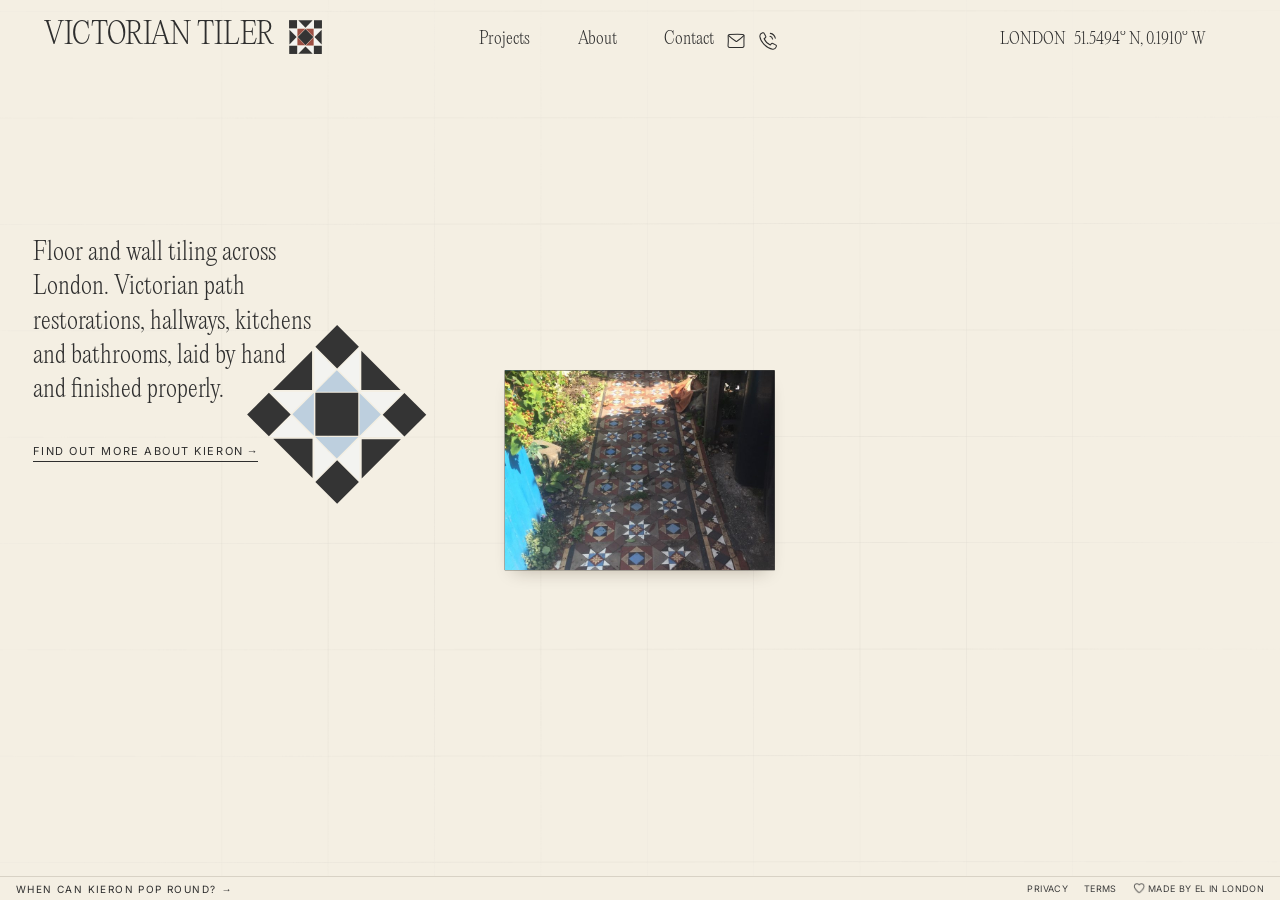
==== commit 20861294: "Google Tag Manager (GTM-K5L2GZKP) on every page, only on the real domain: skipped on github.io and l" ====
--- a/index.html
+++ b/index.html
@@ -8,8 +8,9 @@
 <title>Victorian Tiler</title>
 <link rel="icon" type="image/svg+xml" href="img/brand-tile.svg">
 <link rel="preload" href="fonts/PPEditorialNew-Ultralight.otf" as="font" type="font/otf" crossorigin>
-<link rel="stylesheet" href="css/site.css?v=202611232145">
-<script src="js/config.js?v=202611232145"></script>
+<link rel="stylesheet" href="css/site.css?v=202611271540">
+<script src="js/config.js?v=202611271540"></script>
+<script src="js/analytics.js?v=202611271540"></script>
 </head>
 <body data-page="home" class="is-loading">
 <div class="wrap">
@@ -67,7 +68,7 @@
 </div>
 
 <footer><a class="foot-cta" href="contact.html#enquiry">When can Kieron pop round?</a><nav class="foot-links" aria-label="Legal"><a href="privacy.html">Privacy</a><a href="terms.html">Terms</a><a class="credit" href="https://www.elinlondon.com" target="_blank" rel="noopener"><img src="img/heart.png" alt="">Made by El in London</a></nav></footer>
-<script src="js/site.js?v=202611232145"></script>
+<script src="js/site.js?v=202611271540"></script>
 <div class="cursor" id="cursor" aria-hidden="true">Drag</div>
 
 <script>
@@ -249,8 +250,8 @@
 
 };
 </script>
-<script src="js/sheet.js?v=202611232145"></script>
-<script src="js/detail.js?v=202611232145"></script>
-<script src="js/projects.js?v=202611232145"></script>
+<script src="js/sheet.js?v=202611271540"></script>
+<script src="js/detail.js?v=202611271540"></script>
+<script src="js/projects.js?v=202611271540"></script>
 </body>
 </html>
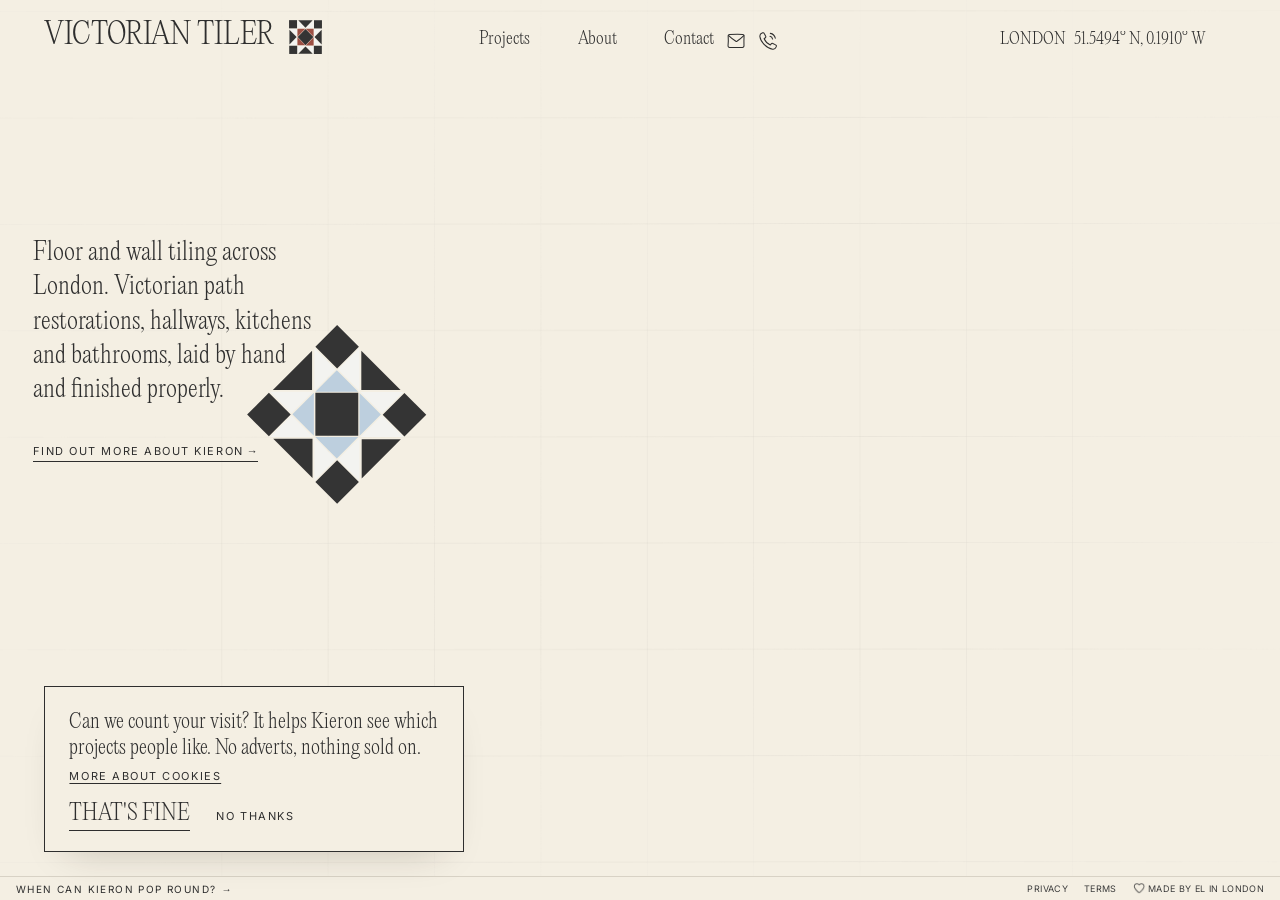
==== commit d6c3c335: "Cookie question (asked once, remembered) with Consent Mode defaults denied; events for enquiries, em" ====
--- a/index.html
+++ b/index.html
@@ -8,9 +8,9 @@
 <title>Victorian Tiler</title>
 <link rel="icon" type="image/svg+xml" href="img/brand-tile.svg">
 <link rel="preload" href="fonts/PPEditorialNew-Ultralight.otf" as="font" type="font/otf" crossorigin>
-<link rel="stylesheet" href="css/site.css?v=202611271540">
-<script src="js/config.js?v=202611271540"></script>
-<script src="js/analytics.js?v=202611271540"></script>
+<link rel="stylesheet" href="css/site.css?v=202611271600">
+<script src="js/config.js?v=202611271600"></script>
+<script src="js/analytics.js?v=202611271600"></script>
 </head>
 <body data-page="home" class="is-loading">
 <div class="wrap">
@@ -68,7 +68,7 @@
 </div>
 
 <footer><a class="foot-cta" href="contact.html#enquiry">When can Kieron pop round?</a><nav class="foot-links" aria-label="Legal"><a href="privacy.html">Privacy</a><a href="terms.html">Terms</a><a class="credit" href="https://www.elinlondon.com" target="_blank" rel="noopener"><img src="img/heart.png" alt="">Made by El in London</a></nav></footer>
-<script src="js/site.js?v=202611271540"></script>
+<script src="js/site.js?v=202611271600"></script>
 <div class="cursor" id="cursor" aria-hidden="true">Drag</div>
 
 <script>
@@ -250,8 +250,8 @@
 
 };
 </script>
-<script src="js/sheet.js?v=202611271540"></script>
-<script src="js/detail.js?v=202611271540"></script>
-<script src="js/projects.js?v=202611271540"></script>
+<script src="js/sheet.js?v=202611271600"></script>
+<script src="js/detail.js?v=202611271600"></script>
+<script src="js/projects.js?v=202611271600"></script>
 </body>
 </html>
--- a/css/site.css
+++ b/css/site.css
@@ -749,3 +749,20 @@
 }
 
 @media (max-width:820px){.detail .copy-col .detail-cta{display:none}}
+
+/* Cookie question: a small card in the bottom corner, asked once (js/analytics.js) */
+.cookie-note{position:fixed;z-index:60;left:max(16px,env(safe-area-inset-left,0px),calc(60 * var(--w)));bottom:max(48px,calc(env(safe-area-inset-bottom,0px) + 48px));
+  width:min(420px,calc(100vw - 32px));padding:22px 24px 20px;background:var(--linen);border:1px solid var(--ink);box-shadow:0 18px 40px -24px var(--card-shadow);
+  opacity:0;transform:translateY(14px);transition:opacity .45s var(--ease),transform .45s var(--ease)}
+.cookie-note.in{opacity:1;transform:none}
+.cookie-note.going{opacity:0;transform:translateY(14px)}
+.cookie-note p{margin:0 0 18px;font-family:var(--serif);font-weight:200;font-size:20px;line-height:1.3}
+.cookie-note p a{display:block;margin-top:8px;font-family:var(--sans);font-size:11px;letter-spacing:.14em;text-transform:uppercase;text-decoration:underline;text-underline-offset:3px}
+.cookie-note p a:hover{color:var(--terracotta)}
+.cookie-actions{display:flex;align-items:baseline;gap:26px}
+.cookie-actions button{font:inherit;background:none;border:0;padding:0 0 4px;cursor:pointer;color:var(--ink)}
+.cookie-yes{font-family:var(--serif)!important;font-weight:200!important;font-size:22px!important;text-transform:uppercase;border-bottom:1px solid var(--ink)!important}
+.cookie-no{font-family:var(--sans)!important;font-size:11px!important;letter-spacing:.14em;text-transform:uppercase}
+.cookie-actions button:hover{color:var(--terracotta);border-color:var(--terracotta)!important}
+@media (max-width:820px){.cookie-note{left:16px;right:16px;width:auto;bottom:max(16px,calc(env(safe-area-inset-bottom,0px) + 16px))}}
+@media (prefers-reduced-motion:reduce){.cookie-note{transition:none}}
